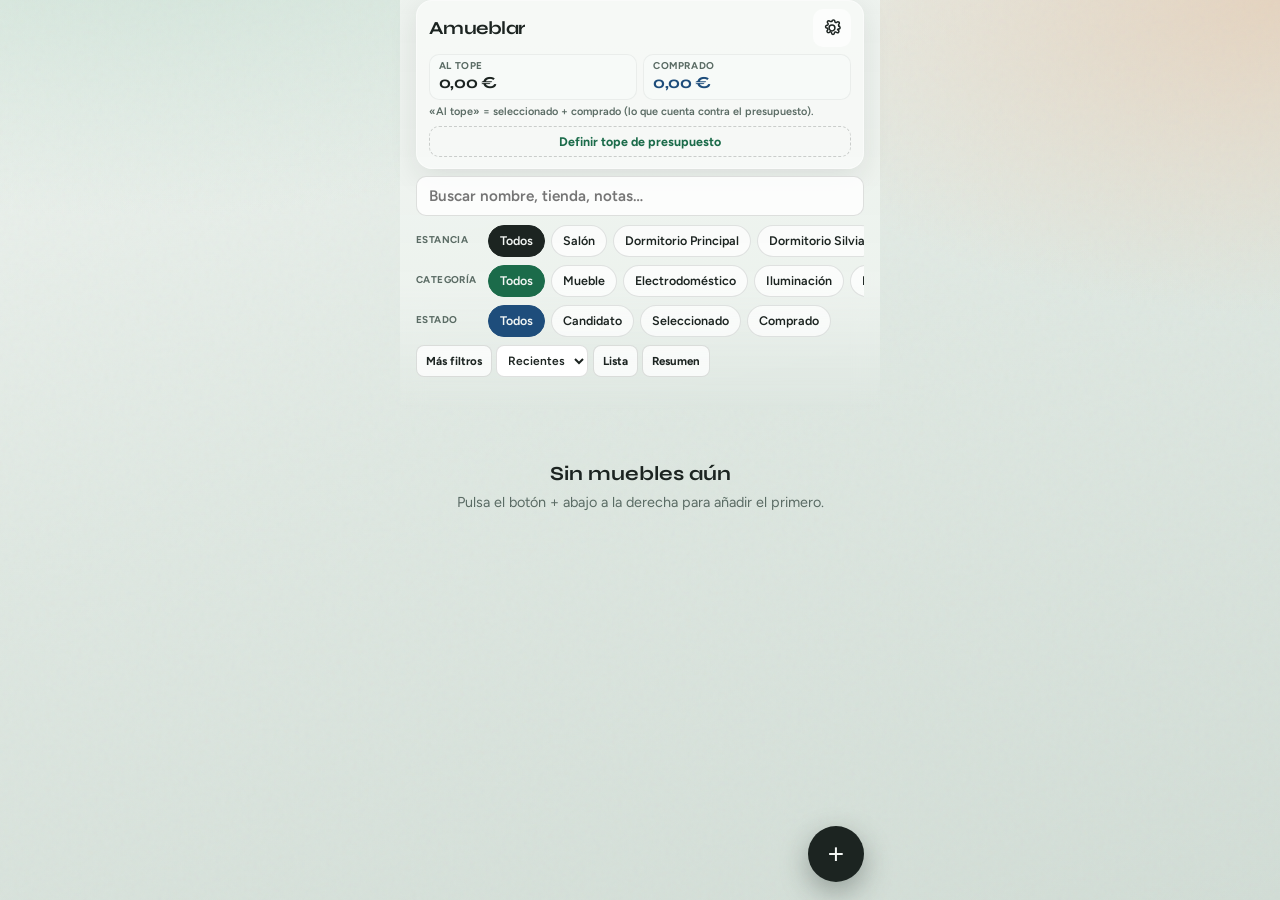
==== index.html @ a8f3ce5b "Remove product comparison feature. Co-authored-by: Cursor <cursoragent@cursor.com>" ====
<!DOCTYPE html>
<html lang="es">
  <head>
    <meta charset="UTF-8" />
    <meta
      name="viewport"
      content="width=device-width, initial-scale=1, viewport-fit=cover"
    />
    <meta name="theme-color" content="#1c2421" />
    <meta name="mobile-web-app-capable" content="yes" />
    <meta name="apple-mobile-web-app-capable" content="yes" />
    <meta name="apple-mobile-web-app-status-bar-style" content="default" />
    <meta name="apple-mobile-web-app-title" content="Amueblar" />
    <meta name="format-detection" content="telephone=no" />
    <meta
      name="description"
      content="Gestiona muebles, electrodomésticos y presupuesto de mudanza offline."
    />
    <title>Amueblar — Muebles y presupuesto</title>
    <link rel="manifest" href="./manifest.json" />
    <link rel="icon" href="./icons/icon.svg" type="image/svg+xml" />
    <link rel="apple-touch-icon" href="./icons/icon-192.png" />
    <link rel="preconnect" href="https://fonts.googleapis.com" />
    <link rel="preconnect" href="https://fonts.gstatic.com" crossorigin />
    <link
      href="https://fonts.googleapis.com/css2?family=Figtree:wght@400;600;700&family=Syne:wght@700&display=swap"
      rel="stylesheet"
    />
    <link rel="stylesheet" href="./css/app.css" />
  </head>
  <body>
    <div class="app-shell">
      <div class="sticky-top">
        <header class="header-panel" aria-label="Presupuesto">
          <div class="brand-row">
            <h1 class="brand">Amueblar</h1>
            <button type="button" class="icon-btn" id="btn-settings" aria-label="Ajustes">
              <svg width="20" height="20" viewBox="0 0 24 24" fill="none" aria-hidden="true">
                <path
                  d="M12 15.5a3.5 3.5 0 1 0 0-7 3.5 3.5 0 0 0 0 7Z"
                  stroke="currentColor"
                  stroke-width="1.8"
                />
                <path
                  d="M19.4 13.2a1.4 1.4 0 0 0 .28 1.54l.06.06a1.7 1.7 0 1 1-2.4 2.4l-.06-.06a1.4 1.4 0 0 0-1.54-.28 1.4 1.4 0 0 0-.85 1.28V18a1.7 1.7 0 1 1-3.4 0v-.08a1.4 1.4 0 0 0-.9-1.28 1.4 1.4 0 0 0-1.54.28l-.06.06a1.7 1.7 0 1 1-2.4-2.4l.06-.06a1.4 1.4 0 0 0 .28-1.54 1.4 1.4 0 0 0-1.28-.85H6a1.7 1.7 0 1 1 0-3.4h.08a1.4 1.4 0 0 0 1.28-.9 1.4 1.4 0 0 0-.28-1.54l-.06-.06a1.7 1.7 0 1 1 2.4-2.4l.06.06a1.4 1.4 0 0 0 1.54.28h.05A1.4 1.4 0 0 0 12 4.08V4a1.7 1.7 0 1 1 3.4 0v.08a1.4 1.4 0 0 0 .85 1.28 1.4 1.4 0 0 0 1.54-.28l.06-.06a1.7 1.7 0 1 1 2.4 2.4l-.06.06a1.4 1.4 0 0 0-.28 1.54v.05c.2.5.66.85 1.2.85H20a1.7 1.7 0 1 1 0 3.4h-.08a1.4 1.4 0 0 0-1.28.9Z"
                  stroke="currentColor"
                  stroke-width="1.8"
                  stroke-linejoin="round"
                />
              </svg>
            </button>
          </div>

          <div class="budget-row" id="budget-row">
            <div class="budget-card" title="Incluye seleccionado y comprado">
              <div class="label">Al tope</div>
              <div class="value" id="budget-total">0,00 €</div>
            </div>
            <div class="budget-card real">
              <div class="label">Comprado</div>
              <div class="value" id="budget-real">0,00 €</div>
            </div>
            <div class="budget-card budget-cap-card" id="budget-cap-card" hidden>
              <div class="label">Tope</div>
              <div class="value" id="budget-cap">—</div>
            </div>
            <div class="budget-card budget-remain-card" id="budget-remain-card" hidden>
              <div class="label">Queda</div>
              <div class="value" id="budget-remain">—</div>
            </div>
          </div>
          <p class="budget-help">
            «Al tope» = seleccionado + comprado (lo que cuenta contra el presupuesto).
          </p>

          <button type="button" class="budget-set-tope" id="btn-set-tope" hidden>
            Definir tope de presupuesto
          </button>

          <div class="budget-progress" id="budget-progress" hidden>
            <div class="budget-progress-track" aria-hidden="true">
              <div class="budget-progress-fill" id="budget-progress-fill"></div>
            </div>
            <span class="budget-progress-label" id="budget-progress-label"></span>
          </div>
        </header>

        <section class="filters" aria-label="Filtros">
          <div class="search-row">
            <label class="sr-only" for="search-input">Buscar</label>
            <input
              id="search-input"
              type="search"
              placeholder="Buscar nombre, tienda, notas…"
              autocomplete="off"
            />
          </div>

          <div class="filter-row">
            <span class="filter-label">Estancia</span>
            <div id="filter-estancia" class="chip-scroll" role="listbox" aria-label="Estancia"></div>
          </div>

          <div class="filters-extra" id="filters-extra" hidden>
            <div class="filter-row">
              <span class="filter-label">Categoría</span>
              <div id="filter-categoria" class="chip-scroll" role="listbox" aria-label="Categoría"></div>
            </div>
            <div class="filter-row" id="filter-estado-row">
              <span class="filter-label">Estado</span>
              <div id="filter-estado" class="chip-scroll" role="listbox" aria-label="Estado"></div>
            </div>
          </div>

          <div class="toolbar">
            <button type="button" class="tool-btn tool-toggle" id="btn-more-filters">
              Más filtros
            </button>
            <label class="toolbar-sort">
              <span class="sr-only">Orden</span>
              <select id="sort-select" aria-label="Ordenar">
                <option value="fecha">Recientes</option>
                <option value="precio-asc">Precio ↑</option>
                <option value="precio-desc">Precio ↓</option>
                <option value="nombre">Nombre</option>
              </select>
            </label>
            <button type="button" class="tool-btn" id="btn-lista-compra">Lista</button>
            <button type="button" class="tool-btn" id="btn-resumen">Resumen</button>
          </div>

          <div class="filter-meta">
            <span id="result-count" class="result-count" aria-live="polite"></span>
            <button type="button" class="clear-filters" id="clear-filters" hidden>
              Limpiar filtros
            </button>
          </div>

          <div class="mode-banner" id="lista-banner" hidden>
            Lista de la compra · agrupada por tienda · toca ✓ para marcar comprado
          </div>
        </section>
      </div>

      <main>
        <div id="product-grid" class="grid" aria-live="polite"></div>
      </main>
    </div>

    <button type="button" class="fab" id="fab-add" aria-label="Añadir mueble">
      <span aria-hidden="true">+</span>
    </button>

    <!-- Formulario -->
    <div class="overlay" id="form-overlay" aria-hidden="true" role="presentation">
      <div class="sheet" role="dialog" aria-modal="true" aria-labelledby="form-title" tabindex="-1">
        <div class="sheet-top">
          <div class="sheet-handle" aria-hidden="true"></div>
          <button type="button" class="sheet-close" id="form-close" aria-label="Cerrar">×</button>
        </div>
        <h2 id="form-title">Añadir mueble</h2>
        <p class="step-hint" id="form-hint">
          Foto del mueble y datos básicos. Activa modo rápido si vas con prisa en tienda.
        </p>

        <label class="quick-toggle">
          <input type="checkbox" id="field-quick-mode" />
          <span>Modo rápido (foto + precio)</span>
        </label>

        <form id="product-form">
          <input type="hidden" id="field-id" />

          <div class="photo-pickers">
            <label class="photo-slot" id="slot-mueble">
              <img id="preview-mueble" alt="" hidden />
              <span class="photo-slot-label">
                <strong>Mueble</strong>
                <small>Toca para foto</small>
              </span>
              <span class="photo-slot-change">Cambiar</span>
              <button type="button" class="photo-clear" id="clear-mueble" hidden>Quitar</button>
              <input id="input-mueble" type="file" accept="image/*" capture="environment" />
            </label>
            <label class="photo-slot" id="slot-etiqueta">
              <img id="preview-etiqueta" alt="" hidden />
              <span class="photo-slot-label">
                <strong>Etiqueta</strong>
                <small>Opcional</small>
              </span>
              <span class="photo-slot-change">Cambiar</span>
              <button type="button" class="photo-clear" id="clear-etiqueta" hidden>Quitar</button>
              <input id="input-etiqueta" type="file" accept="image/*" capture="environment" />
            </label>
          </div>

          <div class="form-group">
            <label for="field-nombre">Nombre</label>
            <input id="field-nombre" type="text" required placeholder="Mesa KALLAX" autocomplete="off" />
          </div>

          <div class="form-grid">
            <div class="form-group">
              <label for="field-precio">Precio unit. (€)</label>
              <input
                id="field-precio"
                type="number"
                min="0"
                step="0.01"
                placeholder="129"
                inputmode="decimal"
              />
            </div>
            <div class="form-group">
              <label for="field-cantidad">Cantidad</label>
              <input id="field-cantidad" type="number" min="1" step="1" value="1" inputmode="numeric" />
            </div>
          </div>

          <p class="form-line-total" id="form-line-total" aria-live="polite">Total línea: 0,00 €</p>

          <div class="form-group">
            <label for="field-tienda">Tienda</label>
            <input id="field-tienda" type="text" placeholder="IKEA" autocomplete="off" />
            <div id="tienda-chips" class="chip-scroll tienda-chips" aria-label="Tiendas rápidas"></div>
          </div>

          <div class="form-group">
            <label for="field-estancia">Estancia</label>
            <select id="field-estancia"></select>
          </div>

          <div class="form-group full-only">
            <label for="field-medidas">Medidas (opcional)</label>
            <input id="field-medidas" type="text" placeholder="140x84x75 cm" autocomplete="off" />
          </div>

          <div class="form-group full-only">
            <label for="field-enlace">Enlace ficha tienda</label>
            <input
              id="field-enlace"
              type="url"
              placeholder="https://…"
              inputmode="url"
              autocomplete="off"
            />
          </div>

          <div class="form-group full-only">
            <label for="field-categoria">Categoría</label>
            <select id="field-categoria"></select>
          </div>

          <div class="form-group full-only">
            <label for="field-estado">Estado</label>
            <select id="field-estado"></select>
          </div>

          <div class="form-group full-only">
            <label for="field-notas">Notas / referencia</label>
            <textarea id="field-notas" rows="3" placeholder="Pasillo B, falta tornillería…"></textarea>
          </div>

          <div class="btn-row sticky-actions">
            <button type="button" class="btn btn-secondary" id="form-cancel">Cancelar</button>
            <button type="submit" class="btn btn-primary">Guardar</button>
          </div>
          <div class="btn-row" id="form-duplicate-row" hidden>
            <button type="button" class="btn btn-secondary" id="form-duplicate">Duplicar</button>
          </div>
          <div class="btn-row" id="form-delete-row" hidden>
            <button type="button" class="btn btn-danger" id="form-delete">Eliminar producto</button>
          </div>
        </form>
      </div>
    </div>

    <!-- Detalle -->
    <div class="overlay" id="detail-overlay" aria-hidden="true" role="presentation">
      <div class="sheet" role="dialog" aria-modal="true" aria-labelledby="detail-title" tabindex="-1">
        <div class="sheet-top">
          <div class="sheet-handle" aria-hidden="true"></div>
          <button type="button" class="sheet-close" id="detail-close-x" aria-label="Cerrar">×</button>
        </div>
        <div id="detail-content"></div>
      </div>
    </div>

    <!-- Resumen -->
    <div class="overlay" id="resumen-overlay" aria-hidden="true" role="presentation">
      <div class="sheet" role="dialog" aria-modal="true" aria-labelledby="resumen-title" tabindex="-1">
        <div class="sheet-top">
          <div class="sheet-handle" aria-hidden="true"></div>
          <button type="button" class="sheet-close" id="resumen-close" aria-label="Cerrar">×</button>
        </div>
        <h2 id="resumen-title">Resumen por estancia</h2>
        <p class="step-hint">Toca una estancia para filtrarla en la lista.</p>
        <div id="resumen-list"></div>
        <div class="btn-row">
          <button type="button" class="btn btn-primary" id="resumen-done">Cerrar</button>
        </div>
      </div>
    </div>

    <!-- Ajustes -->
    <div class="overlay" id="settings-overlay" aria-hidden="true" role="presentation">
      <div class="sheet" role="dialog" aria-modal="true" aria-labelledby="settings-title" tabindex="-1">
        <div class="sheet-top">
          <div class="sheet-handle" aria-hidden="true"></div>
          <button type="button" class="sheet-close" id="settings-close" aria-label="Cerrar">×</button>
        </div>
        <h2 id="settings-title">Ajustes</h2>

        <div class="form-group">
          <label for="settings-tope">Tope de presupuesto (€)</label>
          <input
            id="settings-tope"
            type="number"
            min="0"
            step="1"
            placeholder="Sin tope"
            inputmode="decimal"
          />
          <p class="field-help">Vacío = sin límite. El sync respeta el tope más reciente.</p>
        </div>

        <h3 class="settings-subtitle">Estancias</h3>
        <p class="step-hint">Escribe el nombre y pulsa Añadir (se guarda al momento).</p>
        <div id="settings-estancias" class="settings-estancias"></div>
        <div class="btn-row estancia-add-row">
          <input id="new-estancia" type="text" placeholder="Nueva estancia" autocomplete="off" />
          <button type="button" class="btn btn-primary" id="btn-add-estancia">Añadir</button>
        </div>

        <h3 class="settings-subtitle">Sincronizar con pareja</h3>
        <ol class="sync-steps">
          <li>Tú: <strong>Enviar sync</strong> (sin fotos)</li>
          <li>Pareja: <strong>Pegar sync</strong> o importar → Fusionar</li>
          <li>Pareja: <strong>Enviar sync</strong></li>
          <li>Tú: <strong>Pegar sync</strong> → Fusionar</li>
        </ol>
        <p class="step-hint">
          Se unen por ID (y por nombre+tienda+precio si coinciden). Los borrados también se propagan.
        </p>
        <div class="btn-row">
          <button type="button" class="btn btn-primary" id="btn-sync-send">Enviar sync</button>
          <button type="button" class="btn btn-secondary" id="btn-sync-paste">Pegar sync</button>
        </div>

        <h3 class="settings-subtitle">Archivo</h3>
        <p class="step-hint" id="last-backup-label">Último backup: —</p>
        <div class="form-group">
          <label for="export-filename">Nombre al exportar</label>
          <input
            id="export-filename"
            type="text"
            value="amueblar-sync"
            autocomplete="off"
            spellcheck="false"
          />
        </div>
        <div class="btn-row">
          <button type="button" class="btn btn-secondary" id="btn-export-sync">Exportar sync</button>
          <button type="button" class="btn btn-secondary" id="btn-export">Exportar con fotos</button>
        </div>
        <div class="btn-row">
          <button type="button" class="btn btn-primary" id="btn-import">Importar archivo…</button>
        </div>

        <div class="import-choice" id="import-choice" hidden>
          <p class="step-hint" id="import-choice-meta"></p>
          <div id="merge-preview" class="merge-preview"></div>
          <p class="step-hint">
            <strong>Fusionar</strong> une sin borrar lo demás. <strong>Reemplazar</strong> borra lo
            local (antes se guarda un backup automático).
          </p>
          <div class="btn-row">
            <button type="button" class="btn btn-primary" id="btn-import-merge">Fusionar</button>
            <button type="button" class="btn btn-danger" id="btn-import-replace">Reemplazar todo</button>
          </div>
          <button type="button" class="btn btn-secondary" id="btn-import-cancel">Cancelar</button>
        </div>

        <div class="btn-row">
          <button type="button" class="btn btn-secondary" id="btn-share">Compartir resumen texto</button>
        </div>
        <div class="btn-row sticky-actions">
          <button type="button" class="btn btn-secondary" id="settings-cancel">Cancelar</button>
          <button type="button" class="btn btn-primary" id="settings-done">Guardar</button>
        </div>
      </div>
    </div>

    <input
      id="import-file"
      class="file-input-host"
      type="file"
      accept=".json,application/json,text/plain,text/*"
    />

    <div class="toast" id="toast" role="status" aria-live="polite"></div>
    <script type="module" src="./js/app.js"></script>
  </body>
</html>
---- css/app.css ----
:root {
  --ink: #1c2421;
  --ink-muted: #5a6b64;
  --paper: #f0f4f1;
  --paper-deep: #d8e2dc;
  --surface: rgba(247, 250, 248, 0.88);
  --surface-solid: #f7faf8;
  --accent: #1b6b4a;
  --accent-soft: #c8e6d5;
  --oak: #a67c52;
  --oak-soft: #e8d5c4;
  --candidato: #8a9390;
  --seleccionado: #1b6b4a;
  --comprado: #1e4d7b;
  --danger: #9b2c2c;
  --shadow: 0 8px 28px rgba(28, 36, 33, 0.1);
  --radius: 16px;
  --font-display: 'Syne', system-ui, sans-serif;
  --font-body: 'Figtree', system-ui, sans-serif;
  --touch: 44px;
}

*,
*::before,
*::after {
  box-sizing: border-box;
}

html {
  -webkit-tap-highlight-color: transparent;
  scroll-behavior: smooth;
}

body {
  margin: 0;
  min-height: 100dvh;
  font-family: var(--font-body);
  color: var(--ink);
  background:
    radial-gradient(ellipse 120% 80% at 10% -20%, #c5ddd0 0%, transparent 55%),
    radial-gradient(ellipse 90% 70% at 100% 0%, #e5d4c0 0%, transparent 50%),
    linear-gradient(165deg, #eef3ef 0%, #dfe8e2 45%, #d2ddd6 100%);
  background-attachment: fixed;
}

body::before {
  content: '';
  position: fixed;
  inset: 0;
  pointer-events: none;
  opacity: 0.035;
  background-image: url("data:image/svg+xml,%3Csvg viewBox='0 0 200 200' xmlns='http://www.w3.org/2000/svg'%3E%3Cfilter id='n'%3E%3CfeTurbulence type='fractalNoise' baseFrequency='0.85' numOctaves='4' stitchTiles='stitch'/%3E%3C/filter%3E%3Crect width='100%25' height='100%25' filter='url(%23n)'/%3E%3C/svg%3E");
  z-index: 0;
}

:focus-visible {
  outline: 2px solid var(--accent);
  outline-offset: 2px;
}

.sr-only {
  position: absolute;
  width: 1px;
  height: 1px;
  padding: 0;
  margin: -1px;
  overflow: hidden;
  clip: rect(0, 0, 0, 0);
  white-space: nowrap;
  border: 0;
}

.app-shell {
  position: relative;
  z-index: 1;
  max-width: 480px;
  margin: 0 auto;
  min-height: 100dvh;
  padding: 0 1rem calc(6.5rem + env(safe-area-inset-bottom));
}

.sticky-top {
  position: sticky;
  top: 0;
  z-index: 20;
  padding-top: env(safe-area-inset-top);
  margin: 0 -1rem 0.75rem;
  padding-inline: 1rem;
  background: linear-gradient(
    180deg,
    rgba(238, 243, 239, 0.96) 0%,
    rgba(238, 243, 239, 0.92) 70%,
    rgba(238, 243, 239, 0) 100%
  );
  backdrop-filter: blur(12px);
}

.header-panel {
  background: var(--surface);
  border: 1px solid rgba(255, 255, 255, 0.55);
  border-radius: 0 0 var(--radius) var(--radius);
  box-shadow: var(--shadow);
  padding: 0.5rem 0.75rem 0.65rem;
  animation: rise-in 0.45s ease-out both;
}

.brand-row {
  display: flex;
  align-items: center;
  justify-content: space-between;
  gap: 0.5rem;
  margin-bottom: 0.4rem;
}

.brand {
  font-family: var(--font-display);
  font-size: 1.15rem;
  font-weight: 700;
  letter-spacing: -0.03em;
  margin: 0;
  color: var(--ink);
}

.icon-btn {
  width: 2.4rem;
  height: 2.4rem;
  border: none;
  border-radius: 10px;
  background: rgba(255, 255, 255, 0.65);
  color: var(--ink);
  display: grid;
  place-items: center;
  cursor: pointer;
  flex-shrink: 0;
}

.icon-btn:active {
  transform: scale(0.96);
}

.budget-row {
  display: grid;
  grid-template-columns: 1fr 1fr;
  gap: 0.4rem;
}

.budget-row.has-cap {
  grid-template-columns: 1fr 1fr;
}

.header-panel.over-budget {
  box-shadow: 0 0 0 2px color-mix(in srgb, var(--danger) 55%, transparent),
    var(--shadow);
}

.budget-card {
  background: var(--surface-solid);
  border-radius: 10px;
  padding: 0.35rem 0.55rem;
  border: 1px solid rgba(28, 36, 33, 0.06);
}

#budget-remain.over {
  color: var(--danger);
}

.budget-card .label {
  font-size: 0.62rem;
  text-transform: uppercase;
  letter-spacing: 0.06em;
  color: var(--ink-muted);
  font-weight: 700;
}

.budget-card .value {
  font-family: var(--font-display);
  font-size: 1.05rem;
  font-weight: 700;
  margin-top: 0.05rem;
  letter-spacing: -0.02em;
  font-variant-numeric: tabular-nums;
}

.budget-card.real .value {
  color: var(--comprado);
}

.budget-set-tope {
  display: block;
  width: 100%;
  margin-top: 0.4rem;
  border: 1px dashed rgba(28, 36, 33, 0.2);
  background: transparent;
  color: var(--accent);
  font-family: var(--font-body);
  font-size: 0.78rem;
  font-weight: 700;
  padding: 0.45rem 0.5rem;
  border-radius: 10px;
  cursor: pointer;
}

.budget-progress {
  margin-top: 0.45rem;
}

.budget-progress-track {
  height: 0.35rem;
  border-radius: 99px;
  background: rgba(28, 36, 33, 0.1);
  overflow: hidden;
}

.budget-progress-fill {
  height: 100%;
  width: 0%;
  border-radius: inherit;
  background: var(--accent);
  transition: width 0.35s ease, background 0.25s;
}

.budget-progress-fill.warn {
  background: var(--oak);
}

.budget-progress-fill.over {
  background: var(--danger);
}

.budget-progress-label {
  display: block;
  margin-top: 0.25rem;
  font-size: 0.7rem;
  font-weight: 600;
  color: var(--ink-muted);
}

.filters {
  display: flex;
  flex-direction: column;
  gap: 0.3rem;
  margin-top: 0.45rem;
  padding-bottom: 0.3rem;
  animation: rise-in 0.45s ease-out 0.06s both;
}

.filters-extra {
  display: flex;
  flex-direction: column;
  gap: 0.3rem;
}

.filter-row {
  display: grid;
  grid-template-columns: 4.2rem 1fr;
  align-items: center;
  gap: 0.3rem;
  min-width: 0;
}

.filter-label {
  font-size: 0.62rem;
  font-weight: 700;
  text-transform: uppercase;
  letter-spacing: 0.04em;
  color: var(--ink-muted);
  line-height: 1.1;
}

.chip-scroll {
  display: flex;
  gap: 0.35rem;
  overflow-x: auto;
  overscroll-behavior-x: contain;
  padding: 0.1rem 0;
  scrollbar-width: none;
  -ms-overflow-style: none;
  min-width: 0;
  -webkit-overflow-scrolling: touch;
}

.chip-scroll::-webkit-scrollbar {
  display: none;
}

.chip {
  flex: 0 0 auto;
  border: 1px solid rgba(28, 36, 33, 0.12);
  background: rgba(255, 255, 255, 0.7);
  color: var(--ink);
  font-family: var(--font-body);
  font-size: 0.78rem;
  font-weight: 600;
  min-height: 2rem;
  padding: 0.3rem 0.7rem;
  border-radius: 999px;
  cursor: pointer;
  transition: background 0.2s, color 0.2s, border-color 0.2s, transform 0.15s;
}

.chip:active {
  transform: scale(0.97);
}

.chip.active {
  background: var(--ink);
  color: #f4f7f5;
  border-color: var(--ink);
}

.chip.cat.active {
  background: var(--accent);
  border-color: var(--accent);
}

.chip.estado.active {
  background: var(--comprado);
  border-color: var(--comprado);
}

.filter-meta {
  display: flex;
  align-items: center;
  justify-content: space-between;
  gap: 0.5rem;
  min-height: 1.25rem;
  padding: 0.15rem 0 0;
}

.result-count {
  font-size: 0.75rem;
  font-weight: 600;
  color: var(--ink-muted);
}

.clear-filters {
  border: none;
  background: transparent;
  color: var(--accent);
  font-family: var(--font-body);
  font-size: 0.75rem;
  font-weight: 700;
  padding: 0.25rem 0;
  cursor: pointer;
  text-decoration: underline;
  text-underline-offset: 2px;
}

.grid {
  display: grid;
  grid-template-columns: 1fr 1fr;
  gap: 0.7rem;
}

.card {
  background: var(--surface-solid);
  border-radius: 14px;
  overflow: hidden;
  border: 2px solid transparent;
  box-shadow: 0 4px 16px rgba(28, 36, 33, 0.07);
  cursor: pointer;
  transition: transform 0.2s ease, box-shadow 0.2s ease;
  animation: card-in 0.35s ease-out both;
  display: flex;
  flex-direction: column;
}

.card:active {
  transform: scale(0.98);
}

.card.estado-Candidato {
  border-color: color-mix(in srgb, var(--candidato) 45%, transparent);
}

.card.estado-Seleccionado {
  border-color: var(--seleccionado);
}

.card.estado-Comprado {
  border-color: var(--comprado);
}

.card-photo {
  aspect-ratio: 1;
  background: var(--paper-deep);
  position: relative;
  overflow: hidden;
}

.card-photo img {
  width: 100%;
  height: 100%;
  object-fit: cover;
  display: block;
}

.card-photo .placeholder {
  width: 100%;
  height: 100%;
  display: grid;
  place-items: center;
  color: var(--ink-muted);
  font-size: 0.75rem;
  padding: 0.5rem;
  text-align: center;
}

.badge {
  position: absolute;
  top: 0.4rem;
  left: 0.4rem;
  font-size: 0.62rem;
  font-weight: 700;
  text-transform: uppercase;
  letter-spacing: 0.03em;
  padding: 0.22rem 0.4rem;
  border-radius: 6px;
  color: #fff;
  background: var(--candidato);
  max-width: calc(100% - 0.8rem);
  overflow: hidden;
  text-overflow: ellipsis;
  white-space: nowrap;
}

.badge.Seleccionado {
  background: var(--seleccionado);
}

.badge.Comprado {
  background: var(--comprado);
}

.card-body {
  padding: 0.55rem 0.6rem 0.65rem;
  display: flex;
  flex-direction: column;
  flex: 1;
  gap: 0.3rem;
}

.card-name {
  font-weight: 700;
  font-size: 0.86rem;
  line-height: 1.25;
  display: -webkit-box;
  -webkit-line-clamp: 2;
  -webkit-box-orient: vertical;
  overflow: hidden;
  min-height: 2.15em;
}

.card-meta {
  display: flex;
  justify-content: space-between;
  align-items: baseline;
  gap: 0.3rem;
}

.card-price {
  font-family: var(--font-display);
  font-weight: 700;
  font-size: 0.95rem;
  color: var(--accent);
  font-variant-numeric: tabular-nums;
}

.card-store {
  font-size: 0.68rem;
  color: var(--ink-muted);
  white-space: nowrap;
  overflow: hidden;
  text-overflow: ellipsis;
  max-width: 48%;
}

.estado-pills {
  display: grid;
  grid-template-columns: 1fr 1fr 1fr;
  gap: 0.2rem;
  margin-top: auto;
}

.estado-pill {
  border: 1px solid rgba(28, 36, 33, 0.12);
  background: #fff;
  color: var(--ink-muted);
  font-family: var(--font-body);
  font-size: 0.68rem;
  font-weight: 700;
  letter-spacing: 0.01em;
  min-height: 2.4rem;
  padding: 0.35rem 0.2rem;
  border-radius: 8px;
  cursor: pointer;
  line-height: 1.1;
}

.estado-pill.active {
  color: #fff;
  border-color: transparent;
}

.estado-pill.active[data-estado='Candidato'] {
  background: var(--candidato);
}

.estado-pill.active[data-estado='Seleccionado'] {
  background: var(--seleccionado);
}

.estado-pill.active[data-estado='Comprado'] {
  background: var(--comprado);
}

.card-estancia {
  font-size: 0.65rem;
  font-weight: 600;
  color: var(--ink-muted);
  white-space: nowrap;
  overflow: hidden;
  text-overflow: ellipsis;
}

.empty-state {
  grid-column: 1 / -1;
  text-align: center;
  padding: 2.5rem 1.25rem;
  color: var(--ink-muted);
  animation: rise-in 0.45s ease-out both;
}

.empty-state h2 {
  font-family: var(--font-display);
  color: var(--ink);
  font-size: 1.25rem;
  margin: 0 0 0.4rem;
}

.empty-state p {
  margin: 0 0 1rem;
  font-size: 0.9rem;
  line-height: 1.4;
}

.empty-state .btn {
  display: inline-flex;
  width: auto;
  min-width: 10rem;
  margin: 0 auto;
}

.fab {
  position: fixed;
  right: max(1rem, calc(50% - 240px + 1rem));
  bottom: calc(1.15rem + env(safe-area-inset-bottom));
  z-index: 40;
  width: 3.5rem;
  height: 3.5rem;
  border: none;
  border-radius: 50%;
  background: var(--ink);
  color: #f4f7f5;
  font-size: 1.75rem;
  line-height: 1;
  cursor: pointer;
  box-shadow: 0 10px 28px rgba(28, 36, 33, 0.35);
  display: grid;
  place-items: center;
  transition: transform 0.2s ease, background 0.2s;
  animation: fab-pop 0.45s ease-out 0.15s both;
}

.fab:active {
  transform: scale(0.92);
}

.fab:hover {
  background: var(--accent);
}

/* Overlay / sheet */
.overlay {
  position: fixed;
  inset: 0;
  z-index: 50;
  background: rgba(18, 24, 22, 0.48);
  backdrop-filter: blur(4px);
  display: flex;
  align-items: flex-end;
  justify-content: center;
  opacity: 0;
  pointer-events: none;
  transition: opacity 0.25s ease;
  overscroll-behavior: contain;
}

.overlay.open {
  opacity: 1;
  pointer-events: auto;
}

.sheet {
  width: 100%;
  max-width: 480px;
  max-height: min(94dvh, 920px);
  overflow-y: auto;
  overscroll-behavior: contain;
  background: var(--surface-solid);
  border-radius: 20px 20px 0 0;
  padding: 0.35rem 1.1rem calc(1.25rem + env(safe-area-inset-bottom));
  transform: translateY(100%);
  transition: transform 0.3s cubic-bezier(0.22, 1, 0.36, 1);
  box-shadow: 0 -8px 40px rgba(0, 0, 0, 0.18);
  -webkit-overflow-scrolling: touch;
}

.overlay.open .sheet {
  transform: translateY(0);
}

.sheet-top {
  position: sticky;
  top: 0;
  z-index: 2;
  background: linear-gradient(
    180deg,
    var(--surface-solid) 65%,
    rgba(247, 250, 248, 0)
  );
  padding-top: 0.35rem;
  margin-bottom: 0.15rem;
  display: grid;
  place-items: center;
  min-height: 2rem;
}

.sheet-handle {
  width: 2.4rem;
  height: 0.28rem;
  background: rgba(28, 36, 33, 0.18);
  border-radius: 99px;
}

.sheet-close {
  position: absolute;
  right: 0;
  top: 0.15rem;
  width: var(--touch);
  height: var(--touch);
  border: none;
  border-radius: 50%;
  background: var(--paper-deep);
  color: var(--ink);
  font-size: 1.45rem;
  line-height: 1;
  cursor: pointer;
  display: grid;
  place-items: center;
}

.sheet h2,
#detail-title {
  font-family: var(--font-display);
  font-size: 1.3rem;
  margin: 0.25rem 0 0.55rem;
  letter-spacing: -0.02em;
  padding-right: 2.5rem;
}

.step-hint {
  font-size: 0.82rem;
  color: var(--ink-muted);
  margin: 0 0 0.9rem;
  line-height: 1.35;
}

.form-group {
  margin-bottom: 0.75rem;
}

.form-grid {
  display: grid;
  grid-template-columns: 1fr 1fr;
  gap: 0.55rem;
}

.form-group label {
  display: block;
  font-size: 0.7rem;
  font-weight: 700;
  text-transform: uppercase;
  letter-spacing: 0.05em;
  color: var(--ink-muted);
  margin-bottom: 0.3rem;
}

.form-group input,
.form-group select,
.form-group textarea {
  width: 100%;
  font-family: var(--font-body);
  font-size: 1rem;
  padding: 0.7rem 0.75rem;
  border: 1px solid rgba(28, 36, 33, 0.14);
  border-radius: 12px;
  background: #fff;
  color: var(--ink);
  min-height: var(--touch);
}

.form-group input:focus,
.form-group select:focus,
.form-group textarea:focus {
  outline: 2px solid var(--accent-soft);
  border-color: var(--accent);
}

.photo-pickers {
  display: grid;
  grid-template-columns: 1fr 1fr;
  gap: 0.6rem;
  margin-bottom: 0.9rem;
}

.photo-slot {
  position: relative;
  aspect-ratio: 1;
  border-radius: 14px;
  border: 2px dashed rgba(28, 36, 33, 0.2);
  background: var(--paper);
  overflow: hidden;
  cursor: pointer;
  display: grid;
  place-items: center;
  text-align: center;
  padding: 0.5rem;
  color: var(--ink-muted);
}

.photo-slot-label {
  display: flex;
  flex-direction: column;
  gap: 0.15rem;
  pointer-events: none;
}

.photo-slot-label strong {
  font-size: 0.85rem;
  color: var(--ink);
}

.photo-slot-label small {
  font-size: 0.7rem;
  font-weight: 600;
}

.photo-slot img {
  position: absolute;
  inset: 0;
  width: 100%;
  height: 100%;
  object-fit: cover;
}

.photo-slot input {
  position: absolute;
  inset: 0;
  opacity: 0;
  cursor: pointer;
}

.photo-slot-change {
  display: none;
  position: absolute;
  left: 0.4rem;
  right: 0.4rem;
  bottom: 2.2rem;
  z-index: 1;
  pointer-events: none;
  background: rgba(28, 36, 33, 0.75);
  color: #fff;
  font-size: 0.7rem;
  font-weight: 700;
  padding: 0.35rem;
  border-radius: 8px;
  text-align: center;
}

.photo-clear {
  display: none;
  position: absolute;
  left: 0.4rem;
  right: 0.4rem;
  bottom: 0.35rem;
  z-index: 3;
  border: none;
  border-radius: 8px;
  background: color-mix(in srgb, var(--danger) 88%, #000);
  color: #fff;
  font-family: var(--font-body);
  font-size: 0.72rem;
  font-weight: 700;
  min-height: 1.75rem;
  cursor: pointer;
  pointer-events: auto;
}

.photo-slot.has-image {
  border-style: solid;
  border-color: transparent;
}

.photo-slot.has-image .photo-slot-label {
  display: none;
}

.photo-slot.has-image .photo-slot-change {
  display: block;
}

.photo-slot.has-image .photo-clear {
  display: block;
}

.photo-slot.has-image input[type='file'] {
  bottom: 2.1rem;
  height: auto;
}

.btn-row {
  display: flex;
  gap: 0.55rem;
  margin-top: 0.85rem;
}

.sticky-actions {
  position: sticky;
  bottom: 0;
  background: linear-gradient(
    180deg,
    rgba(247, 250, 248, 0) 0%,
    var(--surface-solid) 28%
  );
  padding-top: 0.75rem;
  padding-bottom: 0.15rem;
  margin-top: 1rem;
}

.btn {
  flex: 1;
  font-family: var(--font-body);
  font-weight: 700;
  font-size: 0.95rem;
  min-height: var(--touch);
  padding: 0.75rem 1rem;
  border-radius: 12px;
  border: none;
  cursor: pointer;
  transition: transform 0.15s, opacity 0.15s;
}

.btn:active {
  transform: scale(0.98);
}

.btn-primary {
  background: var(--accent);
  color: #fff;
}

.btn-secondary {
  background: var(--paper-deep);
  color: var(--ink);
}

.btn-danger {
  background: transparent;
  color: var(--danger);
  border: 1px solid color-mix(in srgb, var(--danger) 35%, transparent);
  flex: 1;
}

.btn:disabled {
  opacity: 0.5;
  cursor: not-allowed;
}

/* Detail */
.detail-hero {
  width: 100%;
  aspect-ratio: 4 / 3;
  border-radius: 14px;
  overflow: hidden;
  background: var(--paper-deep);
  margin-bottom: 0.65rem;
}

.detail-hero img,
.detail-label img {
  width: 100%;
  height: 100%;
  object-fit: cover;
  display: block;
}

.detail-label {
  width: 100%;
  aspect-ratio: 16 / 9;
  border-radius: 12px;
  overflow: hidden;
  background: var(--paper-deep);
  margin-bottom: 0.85rem;
}

.detail-price {
  margin: 0 0 0.55rem;
  font-family: var(--font-display);
  font-size: 1.45rem;
  font-weight: 700;
  color: var(--accent);
  font-variant-numeric: tabular-nums;
}

.detail-meta {
  display: grid;
  gap: 0.35rem;
  margin: 0 0 1rem;
  padding: 0.7rem 0.8rem;
  background: var(--paper);
  border-radius: 12px;
}

.detail-meta-row {
  display: flex;
  justify-content: space-between;
  gap: 0.75rem;
  font-size: 0.86rem;
}

.detail-meta-row dt {
  color: var(--ink-muted);
  font-weight: 600;
  margin: 0;
}

.detail-meta-row dd {
  margin: 0;
  font-weight: 700;
  text-align: right;
}

.detail-estado {
  width: 100%;
  min-height: var(--touch);
  font-family: var(--font-body);
  font-size: 0.95rem;
  font-weight: 600;
  border: 1px solid rgba(28, 36, 33, 0.14);
  border-radius: 12px;
  padding: 0.6rem 0.75rem;
  background: #fff;
  margin-bottom: 0.25rem;
}

.toast {
  position: fixed;
  left: 50%;
  bottom: calc(5.4rem + env(safe-area-inset-bottom));
  transform: translateX(-50%) translateY(0.75rem);
  z-index: 60;
  background: var(--ink);
  color: #f4f7f5;
  font-size: 0.85rem;
  font-weight: 600;
  padding: 0.7rem 1.1rem;
  border-radius: 999px;
  opacity: 0;
  pointer-events: none;
  transition: opacity 0.25s, transform 0.25s;
  max-width: calc(100% - 2rem);
  text-align: center;
  box-shadow: 0 8px 24px rgba(28, 36, 33, 0.25);
  display: flex;
  align-items: center;
  justify-content: center;
  gap: 0.65rem;
}

.toast.show {
  opacity: 1;
  pointer-events: auto;
  transform: translateX(-50%) translateY(0);
}

@keyframes rise-in {
  from {
    opacity: 0;
    transform: translateY(10px);
  }
  to {
    opacity: 1;
    transform: translateY(0);
  }
}

@keyframes card-in {
  from {
    opacity: 0;
    transform: translateY(12px) scale(0.98);
  }
  to {
    opacity: 1;
    transform: translateY(0) scale(1);
  }
}

@keyframes fab-pop {
  from {
    opacity: 0;
    transform: scale(0.7);
  }
  to {
    opacity: 1;
    transform: scale(1);
  }
}

@keyframes spin {
  to {
    transform: rotate(360deg);
  }
}

.toolbar {
  display: flex;
  flex-wrap: nowrap;
  gap: 0.3rem;
  align-items: center;
  margin-top: 0.15rem;
  overflow-x: auto;
  scrollbar-width: none;
  -webkit-overflow-scrolling: touch;
  padding-bottom: 0.1rem;
}

.toolbar::-webkit-scrollbar {
  display: none;
}

.toolbar-sort {
  display: inline-flex;
  align-items: center;
  flex: 0 0 auto;
}

.toolbar-sort select {
  font-family: var(--font-body);
  font-size: 0.75rem;
  font-weight: 600;
  border: 1px solid rgba(28, 36, 33, 0.14);
  border-radius: 8px;
  padding: 0.35rem 0.4rem;
  background: #fff;
  color: var(--ink);
  min-height: 2rem;
}

.tool-btn {
  flex: 0 0 auto;
  border: 1px solid rgba(28, 36, 33, 0.14);
  background: rgba(255, 255, 255, 0.75);
  color: var(--ink);
  font-family: var(--font-body);
  font-size: 0.72rem;
  font-weight: 700;
  padding: 0.35rem 0.55rem;
  border-radius: 8px;
  cursor: pointer;
  min-height: 2rem;
  white-space: nowrap;
}

.tool-btn.active {
  background: var(--ink);
  color: #f4f7f5;
  border-color: var(--ink);
}

.tool-btn.has-dot::after {
  content: '';
  display: inline-block;
  width: 0.35rem;
  height: 0.35rem;
  margin-left: 0.3rem;
  border-radius: 50%;
  background: var(--accent);
  vertical-align: middle;
}

.tool-btn.active.has-dot::after {
  background: #9fe0c0;
}

.mode-banner {
  font-size: 0.72rem;
  font-weight: 600;
  color: var(--comprado);
  background: color-mix(in srgb, var(--comprado) 12%, #fff);
  border-radius: 8px;
  padding: 0.35rem 0.55rem;
}

.form-line-total {
  margin: -0.25rem 0 0.75rem;
  font-family: var(--font-display);
  font-size: 0.95rem;
  font-weight: 700;
  color: var(--accent);
  font-variant-numeric: tabular-nums;
}

.field-help {
  margin: 0.3rem 0 0;
  font-size: 0.75rem;
  color: var(--ink-muted);
  font-weight: 600;
}

.import-choice {
  margin: 0.75rem 0;
  padding: 0.75rem;
  border-radius: 12px;
  background: var(--paper);
}

.import-choice .btn {
  margin-top: 0.45rem;
}

.file-input-host {
  position: fixed;
  left: 0;
  top: 0;
  width: 1px;
  height: 1px;
  opacity: 0;
  overflow: hidden;
  z-index: -1;
}

.budget-help {
  margin: 0.35rem 0 0;
  font-size: 0.68rem;
  font-weight: 600;
  color: var(--ink-muted);
  line-height: 1.3;
}

.search-row {
  margin-bottom: 0.15rem;
}

.search-row input {
  width: 100%;
  font-family: var(--font-body);
  font-size: 0.95rem;
  font-weight: 600;
  padding: 0.55rem 0.75rem;
  border: 1px solid rgba(28, 36, 33, 0.14);
  border-radius: 10px;
  background: rgba(255, 255, 255, 0.85);
  color: var(--ink);
  min-height: 2.5rem;
}

.sys-banner {
  display: flex;
  align-items: center;
  gap: 0.45rem;
  margin: 0.5rem 0 0;
  padding: 0.55rem 0.65rem;
  border-radius: 12px;
  background: var(--accent-soft);
  font-size: 0.78rem;
  font-weight: 600;
  color: var(--ink);
  animation: rise-in 0.35s ease-out both;
}

.sys-banner.warn {
  background: var(--oak-soft);
}

.sys-banner p {
  margin: 0;
  flex: 1;
  line-height: 1.3;
}

.banner-dismiss {
  border: none;
  background: transparent;
  font-size: 1.25rem;
  line-height: 1;
  cursor: pointer;
  color: var(--ink);
  width: 2rem;
  height: 2rem;
}

.lista-compra {
  grid-column: 1 / -1;
  display: flex;
  flex-direction: column;
  gap: 0.85rem;
}

.lista-group {
  background: var(--surface-solid);
  border-radius: 14px;
  padding: 0.65rem 0.7rem 0.35rem;
  box-shadow: 0 4px 16px rgba(28, 36, 33, 0.07);
}

.lista-group-head {
  display: flex;
  justify-content: space-between;
  align-items: baseline;
  gap: 0.5rem;
  margin-bottom: 0.35rem;
}

.lista-group-head h3 {
  margin: 0;
  font-family: var(--font-display);
  font-size: 1rem;
}

.lista-group-head span {
  font-weight: 700;
  color: var(--accent);
  font-variant-numeric: tabular-nums;
}

.lista-items {
  list-style: none;
  margin: 0;
  padding: 0;
}

.lista-item {
  display: flex;
  align-items: stretch;
  gap: 0.45rem;
  padding: 0.35rem 0;
  border-top: 1px solid rgba(28, 36, 33, 0.08);
}

.lista-item.done .lista-name {
  text-decoration: line-through;
  color: var(--ink-muted);
}

.lista-check {
  flex: 0 0 2.5rem;
  width: 2.5rem;
  min-height: 2.5rem;
  border-radius: 10px;
  border: 1px solid rgba(28, 36, 33, 0.16);
  background: #fff;
  font-size: 1.1rem;
  font-weight: 700;
  color: var(--accent);
  cursor: pointer;
}

.lista-item.done .lista-check {
  background: var(--accent);
  color: #fff;
  border-color: var(--accent);
}

.lista-main {
  flex: 1;
  border: none;
  background: transparent;
  text-align: left;
  padding: 0.2rem 0;
  cursor: pointer;
  font-family: var(--font-body);
  color: var(--ink);
  min-height: 2.5rem;
}

.lista-name {
  display: block;
  font-weight: 700;
  font-size: 0.9rem;
}

.lista-meta {
  display: block;
  font-size: 0.72rem;
  font-weight: 600;
  color: var(--ink-muted);
  margin-top: 0.1rem;
}

.sync-steps {
  margin: 0 0 0.65rem;
  padding-left: 1.2rem;
  font-size: 0.82rem;
  font-weight: 600;
  color: var(--ink-muted);
  line-height: 1.45;
}

.settings-estancias {
  display: flex;
  flex-direction: column;
  gap: 0.35rem;
  margin-bottom: 0.5rem;
  max-height: 28dvh;
  overflow: auto;
}

.estancia-edit-row {
  display: flex;
  align-items: center;
  justify-content: space-between;
  gap: 0.5rem;
  padding: 0.45rem 0.55rem;
  background: var(--paper);
  border-radius: 10px;
  font-weight: 600;
  font-size: 0.88rem;
}

.btn-text {
  border: none;
  background: transparent;
  color: var(--danger);
  font-family: var(--font-body);
  font-size: 0.78rem;
  font-weight: 700;
  cursor: pointer;
  padding: 0.35rem;
}

.estancia-add-row {
  align-items: stretch;
}

.estancia-add-row .btn {
  flex: 0 0 auto;
  min-width: 5.5rem;
}

#new-estancia {
  flex: 1;
  font-family: var(--font-body);
  font-size: 1rem;
  padding: 0.7rem 0.75rem;
  border: 1px solid rgba(28, 36, 33, 0.14);
  border-radius: 12px;
  background: #fff;
  min-height: var(--touch);
}

.merge-preview {
  margin: 0.35rem 0 0.55rem;
}

.merge-stats {
  display: flex;
  flex-wrap: wrap;
  gap: 0.35rem;
  font-size: 0.75rem;
  font-weight: 700;
}

.merge-stats span {
  background: #fff;
  border-radius: 999px;
  padding: 0.25rem 0.55rem;
  border: 1px solid rgba(28, 36, 33, 0.1);
}

.merge-samples {
  margin: 0.45rem 0 0;
  padding-left: 1.1rem;
  font-size: 0.78rem;
  color: var(--ink-muted);
  font-weight: 600;
}

.toast-action {
  border: none;
  background: var(--accent-soft);
  color: var(--ink);
  font-family: var(--font-body);
  font-size: 0.78rem;
  font-weight: 800;
  padding: 0.35rem 0.65rem;
  border-radius: 999px;
  cursor: pointer;
  white-space: nowrap;
}

@media (max-width: 380px) {
  .budget-help {
    display: none;
  }
}

.detail-notes p {
  margin: 0;
  font-size: 0.9rem;
  line-height: 1.4;
  word-break: break-word;
}

.detail-notes a {
  color: var(--accent);
  font-weight: 700;
  word-break: break-all;
}

button.resumen-row {
  display: block;
  width: 100%;
  text-align: left;
  border: none;
  background: transparent;
  font-family: var(--font-body);
  color: inherit;
  cursor: pointer;
  border-radius: 10px;
  padding: 0.7rem 0.55rem;
  margin: 0;
  transition: background 0.15s;
}

button.resumen-row:active {
  background: var(--paper);
}

.btn-sm {
  min-height: 2rem;
  padding: 0.35rem 0.7rem;
  font-size: 0.8rem;
  flex: 0 0 auto;
}

.card-qty-total {
  font-size: 0.68rem;
  font-weight: 700;
  color: var(--ink-muted);
}

.quick-toggle {
  display: flex;
  align-items: center;
  gap: 0.5rem;
  font-size: 0.85rem;
  font-weight: 600;
  margin: 0 0 0.85rem;
  padding: 0.55rem 0.7rem;
  border-radius: 12px;
  background: var(--paper);
}

.tienda-chips {
  margin-top: 0.45rem;
}

.room-hint {
  margin: 0.4rem 0 0;
  font-size: 0.78rem;
  font-weight: 600;
  color: var(--accent);
}

.muted {
  color: var(--ink-muted);
  font-size: 0.9rem;
}

.resumen-name {
  font-weight: 700;
  margin-bottom: 0.25rem;
}

#resumen-list .resumen-row {
  border-bottom: 1px solid rgba(28, 36, 33, 0.08);
}

#resumen-list .resumen-row:last-child {
  border-bottom: none;
}

.resumen-stats {
  display: flex;
  flex-wrap: wrap;
  gap: 0.55rem;
  font-size: 0.8rem;
  color: var(--ink-muted);
  font-weight: 600;
}

.settings-subtitle {
  font-family: var(--font-display);
  font-size: 1.05rem;
  margin: 1.1rem 0 0.35rem;
}

.settings-medidas {
  max-height: 40dvh;
  overflow: auto;
  margin-bottom: 0.5rem;
}

.sheet-wide {
  max-width: min(720px, 100%);
}

.form-group textarea {
  width: 100%;
  font-family: var(--font-body);
  font-size: 1rem;
  padding: 0.7rem 0.75rem;
  border: 1px solid rgba(28, 36, 33, 0.14);
  border-radius: 12px;
  background: #fff;
  color: var(--ink);
  resize: vertical;
  min-height: 4.5rem;
}

@media (min-width: 480px) {
  .header-panel {
    border-radius: var(--radius);
  }
}

@media (prefers-reduced-motion: reduce) {
  html {
    scroll-behavior: auto;
  }

  *,
  *::before,
  *::after {
    animation-duration: 0.01ms !important;
    animation-iteration-count: 1 !important;
    transition-duration: 0.01ms !important;
  }
}
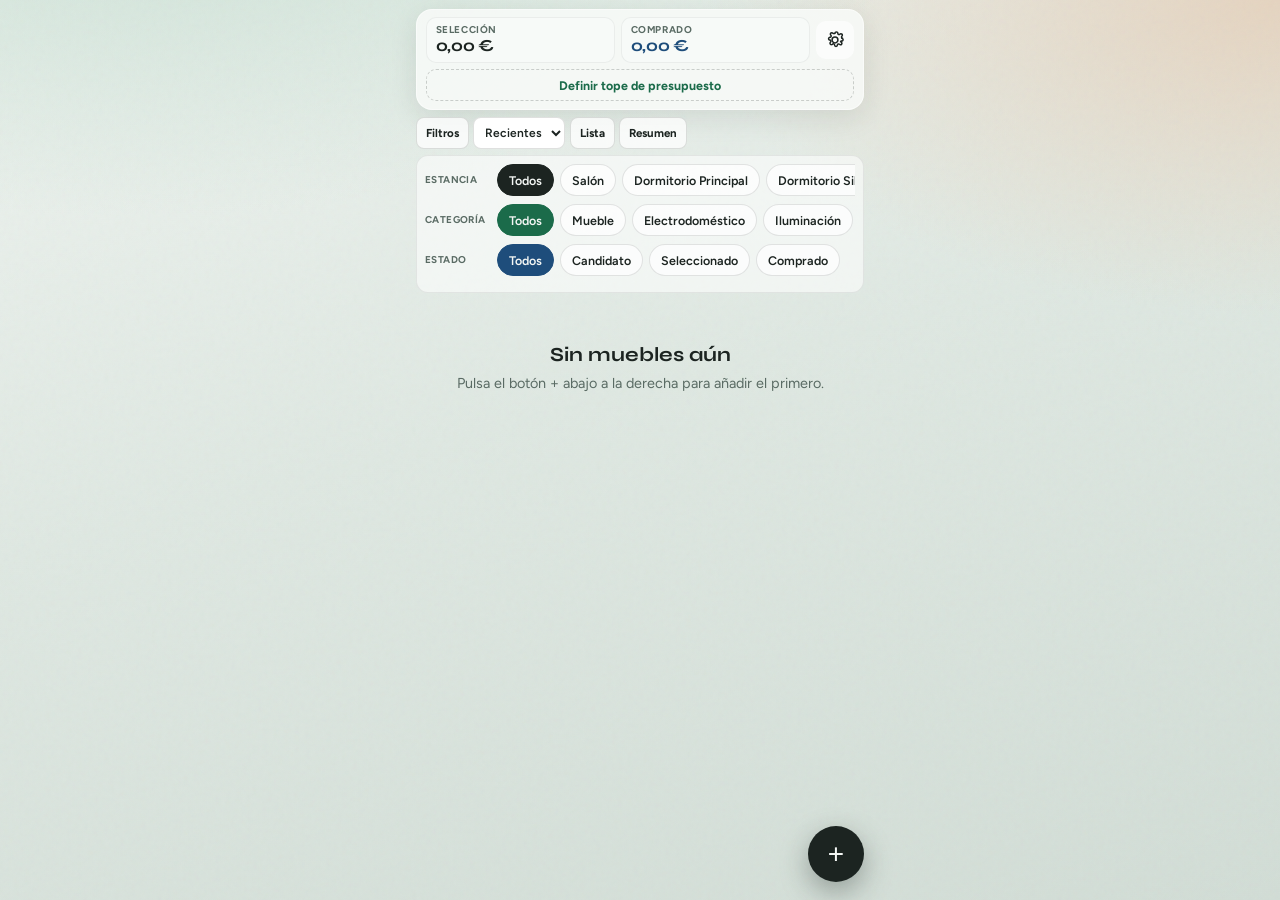
==== commit 0aa56337: "Compactar cabecera móvil: más espacio para el listado Quita el título Amueblar, el buscador y el tex" ====
--- a/index.html
+++ b/index.html
@@ -30,117 +30,96 @@
   </head>
   <body>
     <div class="app-shell">
-      <div class="sticky-top">
-        <header class="header-panel" aria-label="Presupuesto">
-          <div class="brand-row">
-            <h1 class="brand">Amueblar</h1>
-            <button type="button" class="icon-btn" id="btn-settings" aria-label="Ajustes">
-              <svg width="20" height="20" viewBox="0 0 24 24" fill="none" aria-hidden="true">
-                <path
-                  d="M12 15.5a3.5 3.5 0 1 0 0-7 3.5 3.5 0 0 0 0 7Z"
-                  stroke="currentColor"
-                  stroke-width="1.8"
-                />
-                <path
-                  d="M19.4 13.2a1.4 1.4 0 0 0 .28 1.54l.06.06a1.7 1.7 0 1 1-2.4 2.4l-.06-.06a1.4 1.4 0 0 0-1.54-.28 1.4 1.4 0 0 0-.85 1.28V18a1.7 1.7 0 1 1-3.4 0v-.08a1.4 1.4 0 0 0-.9-1.28 1.4 1.4 0 0 0-1.54.28l-.06.06a1.7 1.7 0 1 1-2.4-2.4l.06-.06a1.4 1.4 0 0 0 .28-1.54 1.4 1.4 0 0 0-1.28-.85H6a1.7 1.7 0 1 1 0-3.4h.08a1.4 1.4 0 0 0 1.28-.9 1.4 1.4 0 0 0-.28-1.54l-.06-.06a1.7 1.7 0 1 1 2.4-2.4l.06.06a1.4 1.4 0 0 0 1.54.28h.05A1.4 1.4 0 0 0 12 4.08V4a1.7 1.7 0 1 1 3.4 0v.08a1.4 1.4 0 0 0 .85 1.28 1.4 1.4 0 0 0 1.54-.28l.06-.06a1.7 1.7 0 1 1 2.4 2.4l-.06.06a1.4 1.4 0 0 0-.28 1.54v.05c.2.5.66.85 1.2.85H20a1.7 1.7 0 1 1 0 3.4h-.08a1.4 1.4 0 0 0-1.28.9Z"
-                  stroke="currentColor"
-                  stroke-width="1.8"
-                  stroke-linejoin="round"
-                />
-              </svg>
-            </button>
-          </div>
-
-          <div class="budget-row" id="budget-row">
-            <div class="budget-card" title="Incluye seleccionado y comprado">
-              <div class="label">Al tope</div>
-              <div class="value" id="budget-total">0,00 €</div>
-            </div>
-            <div class="budget-card real">
-              <div class="label">Comprado</div>
-              <div class="value" id="budget-real">0,00 €</div>
-            </div>
-            <div class="budget-card budget-cap-card" id="budget-cap-card" hidden>
-              <div class="label">Tope</div>
-              <div class="value" id="budget-cap">—</div>
-            </div>
-            <div class="budget-card budget-remain-card" id="budget-remain-card" hidden>
-              <div class="label">Queda</div>
-              <div class="value" id="budget-remain">—</div>
-            </div>
-          </div>
-          <p class="budget-help">
-            «Al tope» = seleccionado + comprado (lo que cuenta contra el presupuesto).
-          </p>
-
-          <button type="button" class="budget-set-tope" id="btn-set-tope" hidden>
-            Definir tope de presupuesto
+      <header class="header-panel" aria-label="Presupuesto">
+        <div class="budget-row" id="budget-row">
+          <div class="budget-card" title="Seleccionado + comprado">
+            <div class="label">Selección</div>
+            <div class="value" id="budget-total">0,00 €</div>
+          </div>
+          <div class="budget-card real">
+            <div class="label">Comprado</div>
+            <div class="value" id="budget-real">0,00 €</div>
+          </div>
+          <div class="budget-card budget-cap-card" id="budget-cap-card" hidden>
+            <div class="label">Tope</div>
+            <div class="value" id="budget-cap">—</div>
+          </div>
+          <div class="budget-card budget-remain-card" id="budget-remain-card" hidden>
+            <div class="label">Queda</div>
+            <div class="value" id="budget-remain">—</div>
+          </div>
+          <button type="button" class="icon-btn budget-settings" id="btn-settings" aria-label="Ajustes">
+            <svg width="20" height="20" viewBox="0 0 24 24" fill="none" aria-hidden="true">
+              <path
+                d="M12 15.5a3.5 3.5 0 1 0 0-7 3.5 3.5 0 0 0 0 7Z"
+                stroke="currentColor"
+                stroke-width="1.8"
+              />
+              <path
+                d="M19.4 13.2a1.4 1.4 0 0 0 .28 1.54l.06.06a1.7 1.7 0 1 1-2.4 2.4l-.06-.06a1.4 1.4 0 0 0-1.54-.28 1.4 1.4 0 0 0-.85 1.28V18a1.7 1.7 0 1 1-3.4 0v-.08a1.4 1.4 0 0 0-.9-1.28 1.4 1.4 0 0 0-1.54.28l-.06.06a1.7 1.7 0 1 1-2.4-2.4l.06-.06a1.4 1.4 0 0 0 .28-1.54 1.4 1.4 0 0 0-1.28-.85H6a1.7 1.7 0 1 1 0-3.4h.08a1.4 1.4 0 0 0 1.28-.9 1.4 1.4 0 0 0-.28-1.54l-.06-.06a1.7 1.7 0 1 1 2.4-2.4l.06.06a1.4 1.4 0 0 0 1.54.28h.05A1.4 1.4 0 0 0 12 4.08V4a1.7 1.7 0 1 1 3.4 0v.08a1.4 1.4 0 0 0 .85 1.28 1.4 1.4 0 0 0 1.54-.28l.06-.06a1.7 1.7 0 1 1 2.4 2.4l-.06.06a1.4 1.4 0 0 0-.28 1.54v.05c.2.5.66.85 1.2.85H20a1.7 1.7 0 1 1 0 3.4h-.08a1.4 1.4 0 0 0-1.28.9Z"
+                stroke="currentColor"
+                stroke-width="1.8"
+                stroke-linejoin="round"
+              />
+            </svg>
           </button>
-
-          <div class="budget-progress" id="budget-progress" hidden>
-            <div class="budget-progress-track" aria-hidden="true">
-              <div class="budget-progress-fill" id="budget-progress-fill"></div>
-            </div>
-            <span class="budget-progress-label" id="budget-progress-label"></span>
-          </div>
-        </header>
-
-        <section class="filters" aria-label="Filtros">
-          <div class="search-row">
-            <label class="sr-only" for="search-input">Buscar</label>
-            <input
-              id="search-input"
-              type="search"
-              placeholder="Buscar nombre, tienda, notas…"
-              autocomplete="off"
-            />
-          </div>
-
+        </div>
+
+        <button type="button" class="budget-set-tope" id="btn-set-tope" hidden>
+          Definir tope de presupuesto
+        </button>
+
+        <div class="budget-progress" id="budget-progress" hidden>
+          <div class="budget-progress-track" aria-hidden="true">
+            <div class="budget-progress-fill" id="budget-progress-fill"></div>
+          </div>
+          <span class="budget-progress-label" id="budget-progress-label"></span>
+        </div>
+      </header>
+
+      <section class="filters" aria-label="Filtros">
+        <div class="toolbar">
+          <button type="button" class="tool-btn tool-toggle" id="btn-more-filters" aria-expanded="false">
+            Filtros
+          </button>
+          <label class="toolbar-sort">
+            <span class="sr-only">Orden</span>
+            <select id="sort-select" aria-label="Ordenar">
+              <option value="fecha">Recientes</option>
+              <option value="precio-asc">Precio ↑</option>
+              <option value="precio-desc">Precio ↓</option>
+              <option value="nombre">Nombre</option>
+            </select>
+          </label>
+          <button type="button" class="tool-btn" id="btn-lista-compra">Lista</button>
+          <button type="button" class="tool-btn" id="btn-resumen">Resumen</button>
+          <span id="result-count" class="result-count toolbar-count" aria-live="polite"></span>
+        </div>
+
+        <div class="filters-panel" id="filters-extra" hidden>
           <div class="filter-row">
             <span class="filter-label">Estancia</span>
             <div id="filter-estancia" class="chip-scroll" role="listbox" aria-label="Estancia"></div>
           </div>
-
-          <div class="filters-extra" id="filters-extra" hidden>
-            <div class="filter-row">
-              <span class="filter-label">Categoría</span>
-              <div id="filter-categoria" class="chip-scroll" role="listbox" aria-label="Categoría"></div>
-            </div>
-            <div class="filter-row" id="filter-estado-row">
-              <span class="filter-label">Estado</span>
-              <div id="filter-estado" class="chip-scroll" role="listbox" aria-label="Estado"></div>
-            </div>
-          </div>
-
-          <div class="toolbar">
-            <button type="button" class="tool-btn tool-toggle" id="btn-more-filters">
-              Más filtros
-            </button>
-            <label class="toolbar-sort">
-              <span class="sr-only">Orden</span>
-              <select id="sort-select" aria-label="Ordenar">
-                <option value="fecha">Recientes</option>
-                <option value="precio-asc">Precio ↑</option>
-                <option value="precio-desc">Precio ↓</option>
-                <option value="nombre">Nombre</option>
-              </select>
-            </label>
-            <button type="button" class="tool-btn" id="btn-lista-compra">Lista</button>
-            <button type="button" class="tool-btn" id="btn-resumen">Resumen</button>
-          </div>
-
+          <div class="filter-row">
+            <span class="filter-label">Categoría</span>
+            <div id="filter-categoria" class="chip-scroll" role="listbox" aria-label="Categoría"></div>
+          </div>
+          <div class="filter-row" id="filter-estado-row">
+            <span class="filter-label">Estado</span>
+            <div id="filter-estado" class="chip-scroll" role="listbox" aria-label="Estado"></div>
+          </div>
           <div class="filter-meta">
-            <span id="result-count" class="result-count" aria-live="polite"></span>
             <button type="button" class="clear-filters" id="clear-filters" hidden>
               Limpiar filtros
             </button>
           </div>
-
-          <div class="mode-banner" id="lista-banner" hidden>
-            Lista de la compra · agrupada por tienda · toca ✓ para marcar comprado
-          </div>
-        </section>
-      </div>
+        </div>
+
+        <div class="mode-banner" id="lista-banner" hidden>
+          Lista de la compra · agrupada por tienda · toca ✓ para marcar comprado
+        </div>
+      </section>
 
       <main>
         <div id="product-grid" class="grid" aria-live="polite"></div>
--- a/css/app.css
+++ b/css/app.css
@@ -76,49 +76,18 @@
   max-width: 480px;
   margin: 0 auto;
   min-height: 100dvh;
-  padding: 0 1rem calc(6.5rem + env(safe-area-inset-bottom));
-}
-
-.sticky-top {
-  position: sticky;
-  top: 0;
-  z-index: 20;
-  padding-top: env(safe-area-inset-top);
-  margin: 0 -1rem 0.75rem;
-  padding-inline: 1rem;
-  background: linear-gradient(
-    180deg,
-    rgba(238, 243, 239, 0.96) 0%,
-    rgba(238, 243, 239, 0.92) 70%,
-    rgba(238, 243, 239, 0) 100%
-  );
-  backdrop-filter: blur(12px);
+  padding: calc(0.55rem + env(safe-area-inset-top)) 1rem
+    calc(6.5rem + env(safe-area-inset-bottom));
 }
 
 .header-panel {
   background: var(--surface);
   border: 1px solid rgba(255, 255, 255, 0.55);
-  border-radius: 0 0 var(--radius) var(--radius);
+  border-radius: var(--radius);
   box-shadow: var(--shadow);
-  padding: 0.5rem 0.75rem 0.65rem;
+  padding: 0.45rem 0.55rem 0.5rem;
+  margin-bottom: 0.45rem;
   animation: rise-in 0.45s ease-out both;
-}
-
-.brand-row {
-  display: flex;
-  align-items: center;
-  justify-content: space-between;
-  gap: 0.5rem;
-  margin-bottom: 0.4rem;
-}
-
-.brand {
-  font-family: var(--font-display);
-  font-size: 1.15rem;
-  font-weight: 700;
-  letter-spacing: -0.03em;
-  margin: 0;
-  color: var(--ink);
 }
 
 .icon-btn {
@@ -139,13 +108,21 @@
 }
 
 .budget-row {
-  display: grid;
-  grid-template-columns: 1fr 1fr;
-  gap: 0.4rem;
-}
-
-.budget-row.has-cap {
-  grid-template-columns: 1fr 1fr;
+  display: flex;
+  flex-wrap: wrap;
+  align-items: stretch;
+  gap: 0.35rem;
+}
+
+.budget-row .budget-card {
+  flex: 1 1 calc(50% - 1.6rem);
+  min-width: 0;
+}
+
+.budget-row .budget-settings {
+  flex: 0 0 auto;
+  align-self: center;
+  margin-left: auto;
 }
 
 .header-panel.over-budget {
@@ -239,15 +216,18 @@
   display: flex;
   flex-direction: column;
   gap: 0.3rem;
-  margin-top: 0.45rem;
-  padding-bottom: 0.3rem;
+  margin-bottom: 0.55rem;
   animation: rise-in 0.45s ease-out 0.06s both;
 }
 
-.filters-extra {
+.filters-panel {
   display: flex;
   flex-direction: column;
   gap: 0.3rem;
+  padding: 0.45rem 0.5rem 0.5rem;
+  background: rgba(255, 255, 255, 0.55);
+  border: 1px solid rgba(28, 36, 33, 0.08);
+  border-radius: 12px;
 }
 
 .filter-row {
@@ -321,16 +301,22 @@
 .filter-meta {
   display: flex;
   align-items: center;
-  justify-content: space-between;
+  justify-content: flex-end;
   gap: 0.5rem;
-  min-height: 1.25rem;
-  padding: 0.15rem 0 0;
+  min-height: 0;
+  padding: 0.1rem 0 0;
 }
 
 .result-count {
-  font-size: 0.75rem;
-  font-weight: 600;
-  color: var(--ink-muted);
+  font-size: 0.72rem;
+  font-weight: 600;
+  color: var(--ink-muted);
+  white-space: nowrap;
+}
+
+.toolbar-count {
+  margin-left: auto;
+  padding-left: 0.25rem;
 }
 
 .clear-filters {
@@ -1038,11 +1024,10 @@
   flex-wrap: nowrap;
   gap: 0.3rem;
   align-items: center;
-  margin-top: 0.15rem;
   overflow-x: auto;
   scrollbar-width: none;
   -webkit-overflow-scrolling: touch;
-  padding-bottom: 0.1rem;
+  padding-bottom: 0.05rem;
 }
 
 .toolbar::-webkit-scrollbar {
@@ -1150,31 +1135,6 @@
   z-index: -1;
 }
 
-.budget-help {
-  margin: 0.35rem 0 0;
-  font-size: 0.68rem;
-  font-weight: 600;
-  color: var(--ink-muted);
-  line-height: 1.3;
-}
-
-.search-row {
-  margin-bottom: 0.15rem;
-}
-
-.search-row input {
-  width: 100%;
-  font-family: var(--font-body);
-  font-size: 0.95rem;
-  font-weight: 600;
-  padding: 0.55rem 0.75rem;
-  border: 1px solid rgba(28, 36, 33, 0.14);
-  border-radius: 10px;
-  background: rgba(255, 255, 255, 0.85);
-  color: var(--ink);
-  min-height: 2.5rem;
-}
-
 .sys-banner {
   display: flex;
   align-items: center;
@@ -1409,12 +1369,6 @@
   white-space: nowrap;
 }
 
-@media (max-width: 380px) {
-  .budget-help {
-    display: none;
-  }
-}
-
 .detail-notes p {
   margin: 0;
   font-size: 0.9rem;
@@ -1539,12 +1493,6 @@
   min-height: 4.5rem;
 }
 
-@media (min-width: 480px) {
-  .header-panel {
-    border-radius: var(--radius);
-  }
-}
-
 @media (prefers-reduced-motion: reduce) {
   html {
     scroll-behavior: auto;
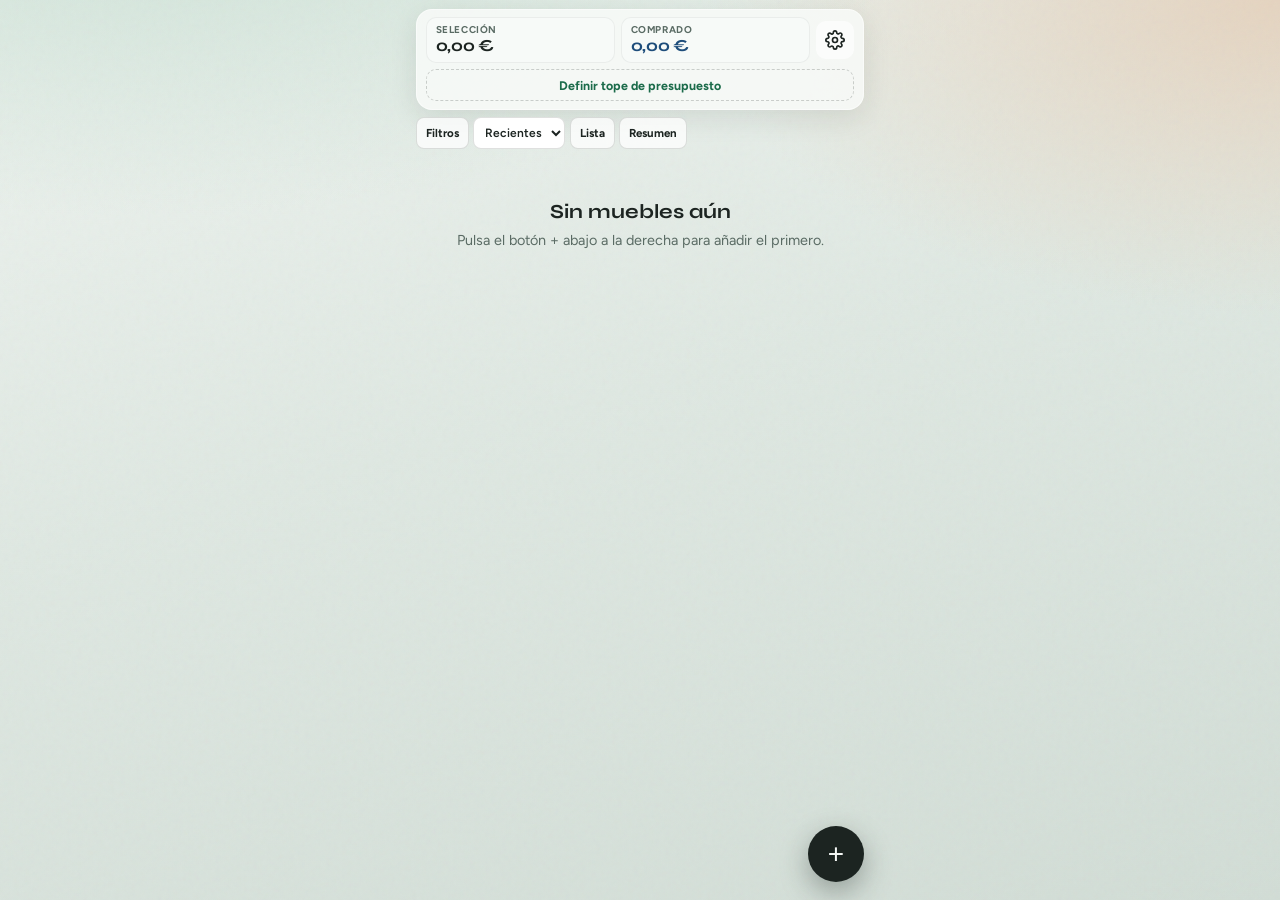
==== commit c533e05b: "Reparar icono de ajustes con SVG de engranaje válido Co-authored-by: Toni Pons <toniponsp@gmail.com>" ====
--- a/index.html
+++ b/index.html
@@ -49,17 +49,20 @@
             <div class="value" id="budget-remain">—</div>
           </div>
           <button type="button" class="icon-btn budget-settings" id="btn-settings" aria-label="Ajustes">
-            <svg width="20" height="20" viewBox="0 0 24 24" fill="none" aria-hidden="true">
+            <svg
+              width="20"
+              height="20"
+              viewBox="0 0 24 24"
+              fill="none"
+              stroke="currentColor"
+              stroke-width="2"
+              stroke-linecap="round"
+              stroke-linejoin="round"
+              aria-hidden="true"
+            >
+              <circle cx="12" cy="12" r="3" />
               <path
-                d="M12 15.5a3.5 3.5 0 1 0 0-7 3.5 3.5 0 0 0 0 7Z"
-                stroke="currentColor"
-                stroke-width="1.8"
-              />
-              <path
-                d="M19.4 13.2a1.4 1.4 0 0 0 .28 1.54l.06.06a1.7 1.7 0 1 1-2.4 2.4l-.06-.06a1.4 1.4 0 0 0-1.54-.28 1.4 1.4 0 0 0-.85 1.28V18a1.7 1.7 0 1 1-3.4 0v-.08a1.4 1.4 0 0 0-.9-1.28 1.4 1.4 0 0 0-1.54.28l-.06.06a1.7 1.7 0 1 1-2.4-2.4l.06-.06a1.4 1.4 0 0 0 .28-1.54 1.4 1.4 0 0 0-1.28-.85H6a1.7 1.7 0 1 1 0-3.4h.08a1.4 1.4 0 0 0 1.28-.9 1.4 1.4 0 0 0-.28-1.54l-.06-.06a1.7 1.7 0 1 1 2.4-2.4l.06.06a1.4 1.4 0 0 0 1.54.28h.05A1.4 1.4 0 0 0 12 4.08V4a1.7 1.7 0 1 1 3.4 0v.08a1.4 1.4 0 0 0 .85 1.28 1.4 1.4 0 0 0 1.54-.28l.06-.06a1.7 1.7 0 1 1 2.4 2.4l-.06.06a1.4 1.4 0 0 0-.28 1.54v.05c.2.5.66.85 1.2.85H20a1.7 1.7 0 1 1 0 3.4h-.08a1.4 1.4 0 0 0-1.28.9Z"
-                stroke="currentColor"
-                stroke-width="1.8"
-                stroke-linejoin="round"
+                d="M19.4 15a1.65 1.65 0 0 0 .33 1.82l.06.06a2 2 0 0 1 0 2.83 2 2 0 0 1-2.83 0l-.06-.06a1.65 1.65 0 0 0-1.82-.33 1.65 1.65 0 0 0-1 1.51V21a2 2 0 0 1-2 2 2 2 0 0 1-2-2v-.09A1.65 1.65 0 0 0 9 19.4a1.65 1.65 0 0 0-1.82.33l-.06.06a2 2 0 0 1-2.83 0 2 2 0 0 1 0-2.83l.06-.06a1.65 1.65 0 0 0 .33-1.82 1.65 1.65 0 0 0-1.51-1H3a2 2 0 0 1-2-2 2 2 0 0 1 2-2h.09A1.65 1.65 0 0 0 4.6 9a1.65 1.65 0 0 0-.33-1.82l-.06-.06a2 2 0 0 1 0-2.83 2 2 0 0 1 2.83 0l.06.06a1.65 1.65 0 0 0 1.82.33H9a1.65 1.65 0 0 0 1-1.51V3a2 2 0 0 1 2-2 2 2 0 0 1 2 2v.09a1.65 1.65 0 0 0 1 1.51 1.65 1.65 0 0 0 1.82-.33l.06-.06a2 2 0 0 1 2.83 0 2 2 0 0 1 0 2.83l-.06.06a1.65 1.65 0 0 0-.33 1.82V9a1.65 1.65 0 0 0 1.51 1H21a2 2 0 0 1 2 2 2 2 0 0 1-2 2h-.09a1.65 1.65 0 0 0-1.51 1z"
               />
             </svg>
           </button>
--- a/css/app.css
+++ b/css/app.css
@@ -108,21 +108,32 @@
 }
 
 .budget-row {
-  display: flex;
-  flex-wrap: wrap;
+  display: grid;
+  grid-template-columns: 1fr 1fr auto;
+  gap: 0.35rem;
   align-items: stretch;
-  gap: 0.35rem;
 }
 
 .budget-row .budget-card {
-  flex: 1 1 calc(50% - 1.6rem);
   min-width: 0;
 }
 
 .budget-row .budget-settings {
-  flex: 0 0 auto;
+  grid-column: 3;
+  grid-row: 1;
   align-self: center;
-  margin-left: auto;
+}
+
+.budget-row:has(#budget-cap-card:not([hidden])) {
+  grid-template-columns: 1fr 1fr auto;
+}
+
+.budget-row:has(#budget-cap-card:not([hidden])) .budget-cap-card {
+  grid-column: 1;
+}
+
+.budget-row:has(#budget-cap-card:not([hidden])) .budget-remain-card {
+  grid-column: 2;
 }
 
 .header-panel.over-budget {
@@ -228,6 +239,10 @@
   background: rgba(255, 255, 255, 0.55);
   border: 1px solid rgba(28, 36, 33, 0.08);
   border-radius: 12px;
+}
+
+.filters-panel[hidden] {
+  display: none !important;
 }
 
 .filter-row {
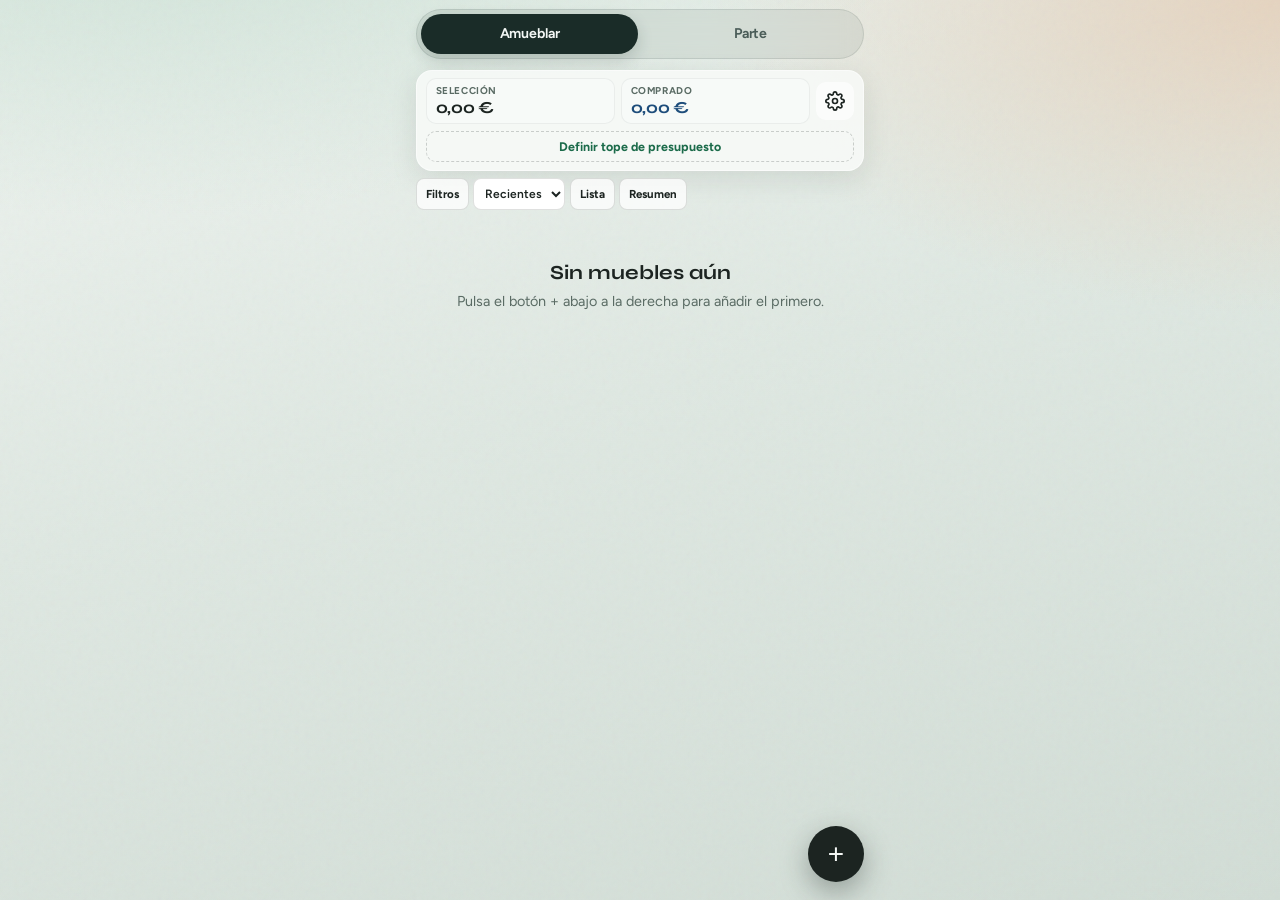
==== commit 276bdf5b: "Añadir selector común Amueblar ↔ Parte y quitar enlaces sueltos Selector segmentado arriba en ambas " ====
--- a/index.html
+++ b/index.html
@@ -27,9 +27,15 @@
       rel="stylesheet"
     />
     <link rel="stylesheet" href="./css/app.css" />
+    <link rel="stylesheet" href="./shared/app-switch.css" />
   </head>
   <body>
     <div class="app-shell">
+      <nav class="app-switch" aria-label="Cambiar de aplicación">
+        <a class="app-switch__item is-active" href="./" aria-current="page">Amueblar</a>
+        <a class="app-switch__item" href="./parte/">Parte</a>
+      </nav>
+
       <header class="header-panel" aria-label="Presupuesto">
         <div class="budget-row" id="budget-row">
           <div class="budget-card" title="Seleccionado + comprado">
--- a/shared/app-switch.css
+++ b/shared/app-switch.css
@@ -0,0 +1,72 @@
+/* Shared Amueblar ↔ Parte app switcher — keep identical in both apps */
+.app-switch {
+  --as-ink: #1a2c28;
+  --as-muted: #4a5c58;
+  --as-track: rgba(26, 44, 40, 0.07);
+  --as-line: rgba(26, 44, 40, 0.1);
+  --as-active: #1a2c28;
+  --as-active-text: #f3f7f5;
+  box-sizing: border-box;
+  display: grid;
+  grid-template-columns: 1fr 1fr;
+  gap: 4px;
+  width: 100%;
+  margin: 0 0 0.7rem;
+  padding: 4px;
+  border-radius: 999px;
+  background: var(--as-track);
+  border: 1px solid var(--as-line);
+  backdrop-filter: blur(10px);
+  -webkit-backdrop-filter: blur(10px);
+}
+
+.app-switch *,
+.app-switch *::before,
+.app-switch *::after {
+  box-sizing: border-box;
+}
+
+.app-switch__item {
+  display: inline-flex;
+  align-items: center;
+  justify-content: center;
+  min-height: 40px;
+  padding: 0.45rem 0.7rem;
+  border-radius: 999px;
+  font-family: inherit;
+  font-size: 0.88rem;
+  font-weight: 650;
+  letter-spacing: -0.01em;
+  line-height: 1.15;
+  text-align: center;
+  text-decoration: none;
+  color: var(--as-muted);
+  transition:
+    background 0.18s ease,
+    color 0.18s ease,
+    box-shadow 0.18s ease,
+    transform 0.15s ease;
+  -webkit-tap-highlight-color: transparent;
+}
+
+.app-switch__item:active {
+  transform: scale(0.98);
+}
+
+.app-switch__item.is-active {
+  background: var(--as-active);
+  color: var(--as-active-text);
+  box-shadow: 0 6px 16px rgba(26, 44, 40, 0.18);
+  pointer-events: none;
+}
+
+.app-switch__item:not(.is-active):hover {
+  color: var(--as-ink);
+  background: rgba(255, 255, 255, 0.35);
+}
+
+@media (prefers-reduced-motion: reduce) {
+  .app-switch__item {
+    transition: none;
+  }
+}
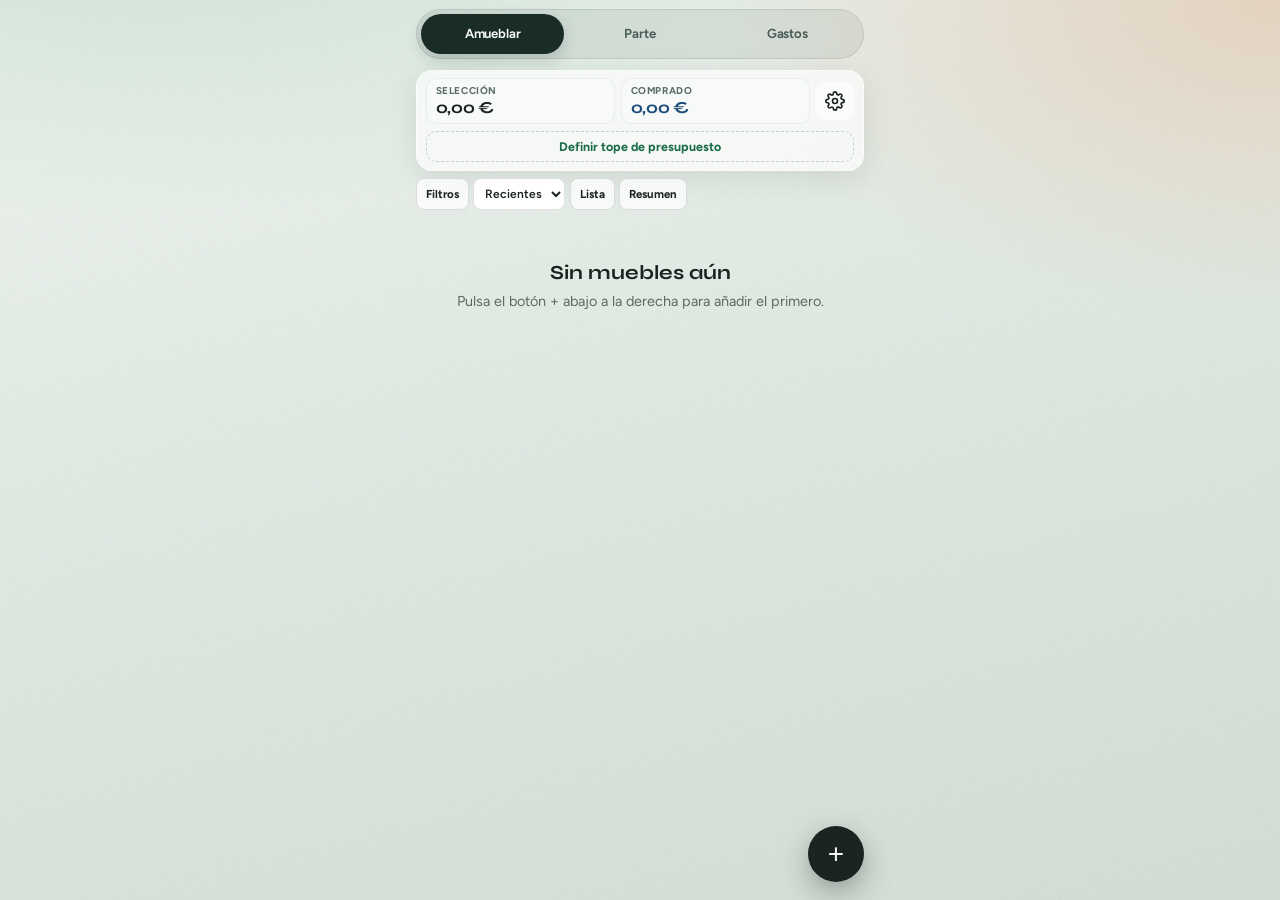
==== commit c877991d: "Publicar Tracker Gastos en /tracker-gastos/ con switcher a 3 apps Añade la app Gastos en tracker-gas" ====
--- a/index.html
+++ b/index.html
@@ -34,6 +34,7 @@
       <nav class="app-switch" aria-label="Cambiar de aplicación">
         <a class="app-switch__item is-active" href="./" aria-current="page">Amueblar</a>
         <a class="app-switch__item" href="./parte/">Parte</a>
+        <a class="app-switch__item" href="./tracker-gastos/">Gastos</a>
       </nav>
 
       <header class="header-panel" aria-label="Presupuesto">
--- a/shared/app-switch.css
+++ b/shared/app-switch.css
@@ -8,7 +8,7 @@
   --as-active-text: #f3f7f5;
   box-sizing: border-box;
   display: grid;
-  grid-template-columns: 1fr 1fr;
+  grid-template-columns: 1fr 1fr 1fr;
   gap: 4px;
   width: 100%;
   margin: 0 0 0.7rem;
@@ -34,7 +34,7 @@
   padding: 0.45rem 0.7rem;
   border-radius: 999px;
   font-family: inherit;
-  font-size: 0.88rem;
+  font-size: 0.82rem;
   font-weight: 650;
   letter-spacing: -0.01em;
   line-height: 1.15;
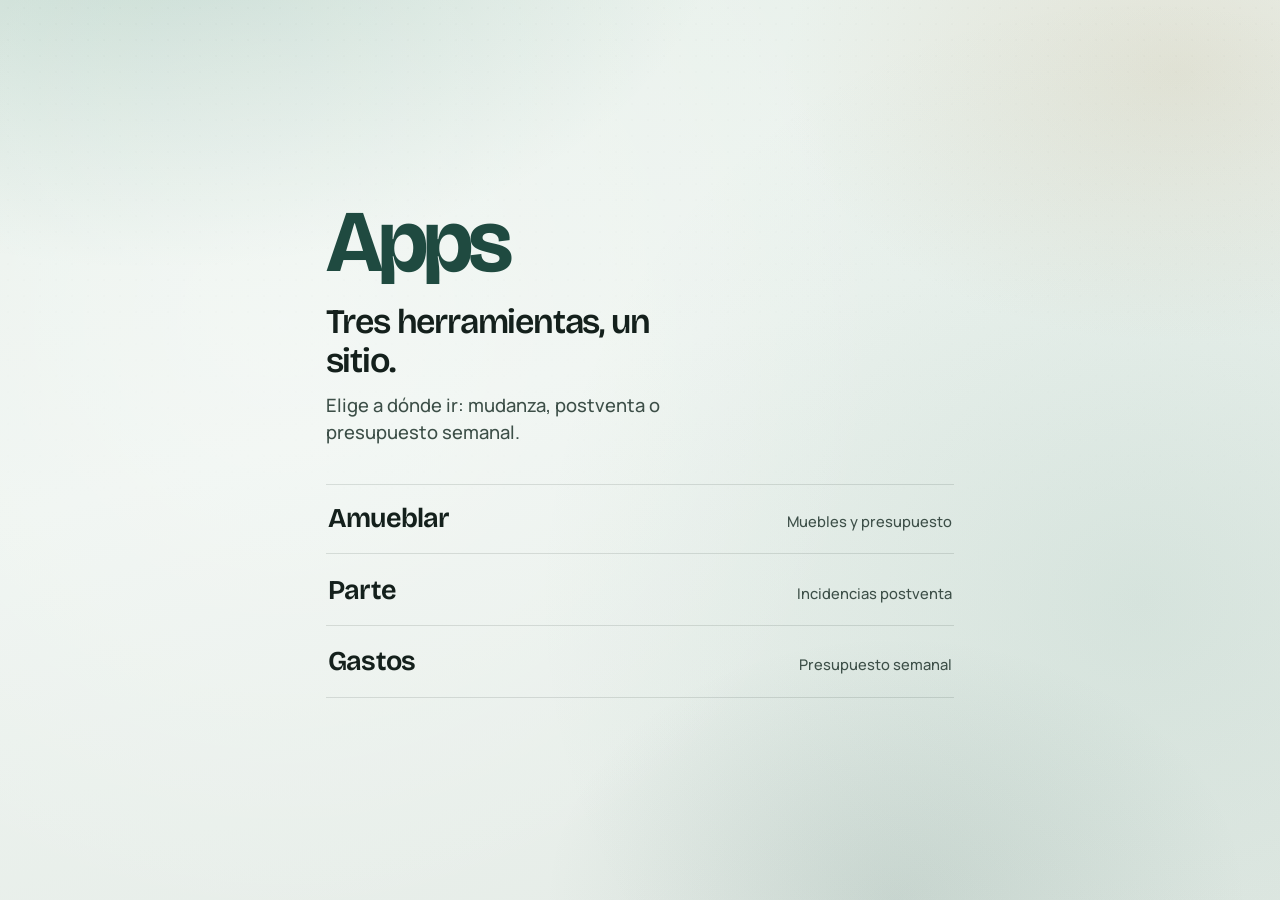
==== commit 1555a303: "Add Apps landing hub and restructure under /apps paths Move Amueblar into amueblar/, rename tracker-" ====
--- a/index.html
+++ b/index.html
@@ -6,388 +6,37 @@
       name="viewport"
       content="width=device-width, initial-scale=1, viewport-fit=cover"
     />
-    <meta name="theme-color" content="#1c2421" />
-    <meta name="mobile-web-app-capable" content="yes" />
-    <meta name="apple-mobile-web-app-capable" content="yes" />
-    <meta name="apple-mobile-web-app-status-bar-style" content="default" />
-    <meta name="apple-mobile-web-app-title" content="Amueblar" />
-    <meta name="format-detection" content="telephone=no" />
-    <meta
-      name="description"
-      content="Gestiona muebles, electrodomésticos y presupuesto de mudanza offline."
-    />
-    <title>Amueblar — Muebles y presupuesto</title>
-    <link rel="manifest" href="./manifest.json" />
-    <link rel="icon" href="./icons/icon.svg" type="image/svg+xml" />
-    <link rel="apple-touch-icon" href="./icons/icon-192.png" />
+    <meta name="theme-color" content="#1f4a40" />
+    <meta name="description" content="Apps — Amueblar, Parte y Gastos en un solo sitio." />
+    <title>Apps</title>
     <link rel="preconnect" href="https://fonts.googleapis.com" />
     <link rel="preconnect" href="https://fonts.gstatic.com" crossorigin />
     <link
-      href="https://fonts.googleapis.com/css2?family=Figtree:wght@400;600;700&family=Syne:wght@700&display=swap"
+      href="https://fonts.googleapis.com/css2?family=Bricolage+Grotesque:opsz,wght@12..96,600;12..96,700&family=Manrope:wght@500;600;700&display=swap"
       rel="stylesheet"
     />
-    <link rel="stylesheet" href="./css/app.css" />
-    <link rel="stylesheet" href="./shared/app-switch.css" />
+    <link rel="stylesheet" href="./css/landing.css" />
   </head>
   <body>
-    <div class="app-shell">
-      <nav class="app-switch" aria-label="Cambiar de aplicación">
-        <a class="app-switch__item is-active" href="./" aria-current="page">Amueblar</a>
-        <a class="app-switch__item" href="./parte/">Parte</a>
-        <a class="app-switch__item" href="./tracker-gastos/">Gastos</a>
+    <div class="atmosphere" aria-hidden="true"></div>
+    <main class="hub">
+      <p class="brand">Apps</p>
+      <h1 class="headline">Tres herramientas, un sitio.</h1>
+      <p class="lede">Elige a dónde ir: mudanza, postventa o presupuesto semanal.</p>
+      <nav class="destinations" aria-label="Aplicaciones">
+        <a class="destination" href="./amueblar/">
+          <span class="destination__name">Amueblar</span>
+          <span class="destination__hint">Muebles y presupuesto</span>
+        </a>
+        <a class="destination" href="./parte/">
+          <span class="destination__name">Parte</span>
+          <span class="destination__hint">Incidencias postventa</span>
+        </a>
+        <a class="destination" href="./gastos/">
+          <span class="destination__name">Gastos</span>
+          <span class="destination__hint">Presupuesto semanal</span>
+        </a>
       </nav>
-
-      <header class="header-panel" aria-label="Presupuesto">
-        <div class="budget-row" id="budget-row">
-          <div class="budget-card" title="Seleccionado + comprado">
-            <div class="label">Selección</div>
-            <div class="value" id="budget-total">0,00 €</div>
-          </div>
-          <div class="budget-card real">
-            <div class="label">Comprado</div>
-            <div class="value" id="budget-real">0,00 €</div>
-          </div>
-          <div class="budget-card budget-cap-card" id="budget-cap-card" hidden>
-            <div class="label">Tope</div>
-            <div class="value" id="budget-cap">—</div>
-          </div>
-          <div class="budget-card budget-remain-card" id="budget-remain-card" hidden>
-            <div class="label">Queda</div>
-            <div class="value" id="budget-remain">—</div>
-          </div>
-          <button type="button" class="icon-btn budget-settings" id="btn-settings" aria-label="Ajustes">
-            <svg
-              width="20"
-              height="20"
-              viewBox="0 0 24 24"
-              fill="none"
-              stroke="currentColor"
-              stroke-width="2"
-              stroke-linecap="round"
-              stroke-linejoin="round"
-              aria-hidden="true"
-            >
-              <circle cx="12" cy="12" r="3" />
-              <path
-                d="M19.4 15a1.65 1.65 0 0 0 .33 1.82l.06.06a2 2 0 0 1 0 2.83 2 2 0 0 1-2.83 0l-.06-.06a1.65 1.65 0 0 0-1.82-.33 1.65 1.65 0 0 0-1 1.51V21a2 2 0 0 1-2 2 2 2 0 0 1-2-2v-.09A1.65 1.65 0 0 0 9 19.4a1.65 1.65 0 0 0-1.82.33l-.06.06a2 2 0 0 1-2.83 0 2 2 0 0 1 0-2.83l.06-.06a1.65 1.65 0 0 0 .33-1.82 1.65 1.65 0 0 0-1.51-1H3a2 2 0 0 1-2-2 2 2 0 0 1 2-2h.09A1.65 1.65 0 0 0 4.6 9a1.65 1.65 0 0 0-.33-1.82l-.06-.06a2 2 0 0 1 0-2.83 2 2 0 0 1 2.83 0l.06.06a1.65 1.65 0 0 0 1.82.33H9a1.65 1.65 0 0 0 1-1.51V3a2 2 0 0 1 2-2 2 2 0 0 1 2 2v.09a1.65 1.65 0 0 0 1 1.51 1.65 1.65 0 0 0 1.82-.33l.06-.06a2 2 0 0 1 2.83 0 2 2 0 0 1 0 2.83l-.06.06a1.65 1.65 0 0 0-.33 1.82V9a1.65 1.65 0 0 0 1.51 1H21a2 2 0 0 1 2 2 2 2 0 0 1-2 2h-.09a1.65 1.65 0 0 0-1.51 1z"
-              />
-            </svg>
-          </button>
-        </div>
-
-        <button type="button" class="budget-set-tope" id="btn-set-tope" hidden>
-          Definir tope de presupuesto
-        </button>
-
-        <div class="budget-progress" id="budget-progress" hidden>
-          <div class="budget-progress-track" aria-hidden="true">
-            <div class="budget-progress-fill" id="budget-progress-fill"></div>
-          </div>
-          <span class="budget-progress-label" id="budget-progress-label"></span>
-        </div>
-      </header>
-
-      <section class="filters" aria-label="Filtros">
-        <div class="toolbar">
-          <button type="button" class="tool-btn tool-toggle" id="btn-more-filters" aria-expanded="false">
-            Filtros
-          </button>
-          <label class="toolbar-sort">
-            <span class="sr-only">Orden</span>
-            <select id="sort-select" aria-label="Ordenar">
-              <option value="fecha">Recientes</option>
-              <option value="precio-asc">Precio ↑</option>
-              <option value="precio-desc">Precio ↓</option>
-              <option value="nombre">Nombre</option>
-            </select>
-          </label>
-          <button type="button" class="tool-btn" id="btn-lista-compra">Lista</button>
-          <button type="button" class="tool-btn" id="btn-resumen">Resumen</button>
-          <span id="result-count" class="result-count toolbar-count" aria-live="polite"></span>
-        </div>
-
-        <div class="filters-panel" id="filters-extra" hidden>
-          <div class="filter-row">
-            <span class="filter-label">Estancia</span>
-            <div id="filter-estancia" class="chip-scroll" role="listbox" aria-label="Estancia"></div>
-          </div>
-          <div class="filter-row">
-            <span class="filter-label">Categoría</span>
-            <div id="filter-categoria" class="chip-scroll" role="listbox" aria-label="Categoría"></div>
-          </div>
-          <div class="filter-row" id="filter-estado-row">
-            <span class="filter-label">Estado</span>
-            <div id="filter-estado" class="chip-scroll" role="listbox" aria-label="Estado"></div>
-          </div>
-          <div class="filter-meta">
-            <button type="button" class="clear-filters" id="clear-filters" hidden>
-              Limpiar filtros
-            </button>
-          </div>
-        </div>
-
-        <div class="mode-banner" id="lista-banner" hidden>
-          Lista de la compra · agrupada por tienda · toca ✓ para marcar comprado
-        </div>
-      </section>
-
-      <main>
-        <div id="product-grid" class="grid" aria-live="polite"></div>
-      </main>
-    </div>
-
-    <button type="button" class="fab" id="fab-add" aria-label="Añadir mueble">
-      <span aria-hidden="true">+</span>
-    </button>
-
-    <!-- Formulario -->
-    <div class="overlay" id="form-overlay" aria-hidden="true" role="presentation">
-      <div class="sheet" role="dialog" aria-modal="true" aria-labelledby="form-title" tabindex="-1">
-        <div class="sheet-top">
-          <div class="sheet-handle" aria-hidden="true"></div>
-          <button type="button" class="sheet-close" id="form-close" aria-label="Cerrar">×</button>
-        </div>
-        <h2 id="form-title">Añadir mueble</h2>
-        <p class="step-hint" id="form-hint">
-          Foto del mueble y datos básicos. Activa modo rápido si vas con prisa en tienda.
-        </p>
-
-        <label class="quick-toggle">
-          <input type="checkbox" id="field-quick-mode" />
-          <span>Modo rápido (foto + precio)</span>
-        </label>
-
-        <form id="product-form">
-          <input type="hidden" id="field-id" />
-
-          <div class="photo-pickers">
-            <label class="photo-slot" id="slot-mueble">
-              <img id="preview-mueble" alt="" hidden />
-              <span class="photo-slot-label">
-                <strong>Mueble</strong>
-                <small>Toca para foto</small>
-              </span>
-              <span class="photo-slot-change">Cambiar</span>
-              <button type="button" class="photo-clear" id="clear-mueble" hidden>Quitar</button>
-              <input id="input-mueble" type="file" accept="image/*" capture="environment" />
-            </label>
-            <label class="photo-slot" id="slot-etiqueta">
-              <img id="preview-etiqueta" alt="" hidden />
-              <span class="photo-slot-label">
-                <strong>Etiqueta</strong>
-                <small>Opcional</small>
-              </span>
-              <span class="photo-slot-change">Cambiar</span>
-              <button type="button" class="photo-clear" id="clear-etiqueta" hidden>Quitar</button>
-              <input id="input-etiqueta" type="file" accept="image/*" capture="environment" />
-            </label>
-          </div>
-
-          <div class="form-group">
-            <label for="field-nombre">Nombre</label>
-            <input id="field-nombre" type="text" required placeholder="Mesa KALLAX" autocomplete="off" />
-          </div>
-
-          <div class="form-grid">
-            <div class="form-group">
-              <label for="field-precio">Precio unit. (€)</label>
-              <input
-                id="field-precio"
-                type="number"
-                min="0"
-                step="0.01"
-                placeholder="129"
-                inputmode="decimal"
-              />
-            </div>
-            <div class="form-group">
-              <label for="field-cantidad">Cantidad</label>
-              <input id="field-cantidad" type="number" min="1" step="1" value="1" inputmode="numeric" />
-            </div>
-          </div>
-
-          <p class="form-line-total" id="form-line-total" aria-live="polite">Total línea: 0,00 €</p>
-
-          <div class="form-group">
-            <label for="field-tienda">Tienda</label>
-            <input id="field-tienda" type="text" placeholder="IKEA" autocomplete="off" />
-            <div id="tienda-chips" class="chip-scroll tienda-chips" aria-label="Tiendas rápidas"></div>
-          </div>
-
-          <div class="form-group">
-            <label for="field-estancia">Estancia</label>
-            <select id="field-estancia"></select>
-          </div>
-
-          <div class="form-group full-only">
-            <label for="field-medidas">Medidas (opcional)</label>
-            <input id="field-medidas" type="text" placeholder="140x84x75 cm" autocomplete="off" />
-          </div>
-
-          <div class="form-group full-only">
-            <label for="field-enlace">Enlace ficha tienda</label>
-            <input
-              id="field-enlace"
-              type="url"
-              placeholder="https://…"
-              inputmode="url"
-              autocomplete="off"
-            />
-          </div>
-
-          <div class="form-group full-only">
-            <label for="field-categoria">Categoría</label>
-            <select id="field-categoria"></select>
-          </div>
-
-          <div class="form-group full-only">
-            <label for="field-estado">Estado</label>
-            <select id="field-estado"></select>
-          </div>
-
-          <div class="form-group full-only">
-            <label for="field-notas">Notas / referencia</label>
-            <textarea id="field-notas" rows="3" placeholder="Pasillo B, falta tornillería…"></textarea>
-          </div>
-
-          <div class="btn-row sticky-actions">
-            <button type="button" class="btn btn-secondary" id="form-cancel">Cancelar</button>
-            <button type="submit" class="btn btn-primary">Guardar</button>
-          </div>
-          <div class="btn-row" id="form-duplicate-row" hidden>
-            <button type="button" class="btn btn-secondary" id="form-duplicate">Duplicar</button>
-          </div>
-          <div class="btn-row" id="form-delete-row" hidden>
-            <button type="button" class="btn btn-danger" id="form-delete">Eliminar producto</button>
-          </div>
-        </form>
-      </div>
-    </div>
-
-    <!-- Detalle -->
-    <div class="overlay" id="detail-overlay" aria-hidden="true" role="presentation">
-      <div class="sheet" role="dialog" aria-modal="true" aria-labelledby="detail-title" tabindex="-1">
-        <div class="sheet-top">
-          <div class="sheet-handle" aria-hidden="true"></div>
-          <button type="button" class="sheet-close" id="detail-close-x" aria-label="Cerrar">×</button>
-        </div>
-        <div id="detail-content"></div>
-      </div>
-    </div>
-
-    <!-- Resumen -->
-    <div class="overlay" id="resumen-overlay" aria-hidden="true" role="presentation">
-      <div class="sheet" role="dialog" aria-modal="true" aria-labelledby="resumen-title" tabindex="-1">
-        <div class="sheet-top">
-          <div class="sheet-handle" aria-hidden="true"></div>
-          <button type="button" class="sheet-close" id="resumen-close" aria-label="Cerrar">×</button>
-        </div>
-        <h2 id="resumen-title">Resumen por estancia</h2>
-        <p class="step-hint">Toca una estancia para filtrarla en la lista.</p>
-        <div id="resumen-list"></div>
-        <div class="btn-row">
-          <button type="button" class="btn btn-primary" id="resumen-done">Cerrar</button>
-        </div>
-      </div>
-    </div>
-
-    <!-- Ajustes -->
-    <div class="overlay" id="settings-overlay" aria-hidden="true" role="presentation">
-      <div class="sheet" role="dialog" aria-modal="true" aria-labelledby="settings-title" tabindex="-1">
-        <div class="sheet-top">
-          <div class="sheet-handle" aria-hidden="true"></div>
-          <button type="button" class="sheet-close" id="settings-close" aria-label="Cerrar">×</button>
-        </div>
-        <h2 id="settings-title">Ajustes</h2>
-
-        <div class="form-group">
-          <label for="settings-tope">Tope de presupuesto (€)</label>
-          <input
-            id="settings-tope"
-            type="number"
-            min="0"
-            step="1"
-            placeholder="Sin tope"
-            inputmode="decimal"
-          />
-          <p class="field-help">Vacío = sin límite. El sync respeta el tope más reciente.</p>
-        </div>
-
-        <h3 class="settings-subtitle">Estancias</h3>
-        <p class="step-hint">Escribe el nombre y pulsa Añadir (se guarda al momento).</p>
-        <div id="settings-estancias" class="settings-estancias"></div>
-        <div class="btn-row estancia-add-row">
-          <input id="new-estancia" type="text" placeholder="Nueva estancia" autocomplete="off" />
-          <button type="button" class="btn btn-primary" id="btn-add-estancia">Añadir</button>
-        </div>
-
-        <h3 class="settings-subtitle">Sincronizar con pareja</h3>
-        <ol class="sync-steps">
-          <li>Tú: <strong>Enviar sync</strong> (sin fotos)</li>
-          <li>Pareja: <strong>Pegar sync</strong> o importar → Fusionar</li>
-          <li>Pareja: <strong>Enviar sync</strong></li>
-          <li>Tú: <strong>Pegar sync</strong> → Fusionar</li>
-        </ol>
-        <p class="step-hint">
-          Se unen por ID (y por nombre+tienda+precio si coinciden). Los borrados también se propagan.
-        </p>
-        <div class="btn-row">
-          <button type="button" class="btn btn-primary" id="btn-sync-send">Enviar sync</button>
-          <button type="button" class="btn btn-secondary" id="btn-sync-paste">Pegar sync</button>
-        </div>
-
-        <h3 class="settings-subtitle">Archivo</h3>
-        <p class="step-hint" id="last-backup-label">Último backup: —</p>
-        <div class="form-group">
-          <label for="export-filename">Nombre al exportar</label>
-          <input
-            id="export-filename"
-            type="text"
-            value="amueblar-sync"
-            autocomplete="off"
-            spellcheck="false"
-          />
-        </div>
-        <div class="btn-row">
-          <button type="button" class="btn btn-secondary" id="btn-export-sync">Exportar sync</button>
-          <button type="button" class="btn btn-secondary" id="btn-export">Exportar con fotos</button>
-        </div>
-        <div class="btn-row">
-          <button type="button" class="btn btn-primary" id="btn-import">Importar archivo…</button>
-        </div>
-
-        <div class="import-choice" id="import-choice" hidden>
-          <p class="step-hint" id="import-choice-meta"></p>
-          <div id="merge-preview" class="merge-preview"></div>
-          <p class="step-hint">
-            <strong>Fusionar</strong> une sin borrar lo demás. <strong>Reemplazar</strong> borra lo
-            local (antes se guarda un backup automático).
-          </p>
-          <div class="btn-row">
-            <button type="button" class="btn btn-primary" id="btn-import-merge">Fusionar</button>
-            <button type="button" class="btn btn-danger" id="btn-import-replace">Reemplazar todo</button>
-          </div>
-          <button type="button" class="btn btn-secondary" id="btn-import-cancel">Cancelar</button>
-        </div>
-
-        <div class="btn-row">
-          <button type="button" class="btn btn-secondary" id="btn-share">Compartir resumen texto</button>
-        </div>
-        <div class="btn-row sticky-actions">
-          <button type="button" class="btn btn-secondary" id="settings-cancel">Cancelar</button>
-          <button type="button" class="btn btn-primary" id="settings-done">Guardar</button>
-        </div>
-      </div>
-    </div>
-
-    <input
-      id="import-file"
-      class="file-input-host"
-      type="file"
-      accept=".json,application/json,text/plain,text/*"
-    />
-
-    <div class="toast" id="toast" role="status" aria-live="polite"></div>
-    <script type="module" src="./js/app.js"></script>
+    </main>
   </body>
 </html>
--- a/css/landing.css
+++ b/css/landing.css
@@ -0,0 +1,235 @@
+:root {
+  --ink: #14201c;
+  --ink-soft: #3d4f48;
+  --foam: #eef4f0;
+  --mist: #d5e4dc;
+  --pine: #1f4a40;
+  --leaf: #2f7a62;
+  --sand: #c8b896;
+  --glow: rgba(47, 122, 98, 0.22);
+  --font-brand: "Bricolage Grotesque", "Segoe UI", sans-serif;
+  --font-body: "Manrope", "Segoe UI", sans-serif;
+}
+
+*,
+*::before,
+*::after {
+  box-sizing: border-box;
+}
+
+html {
+  height: 100%;
+}
+
+body {
+  margin: 0;
+  min-height: 100%;
+  min-height: 100dvh;
+  font-family: var(--font-body);
+  color: var(--ink);
+  background: var(--foam);
+  -webkit-font-smoothing: antialiased;
+}
+
+a {
+  color: inherit;
+  text-decoration: none;
+}
+
+.atmosphere {
+  position: fixed;
+  inset: 0;
+  z-index: 0;
+  pointer-events: none;
+  overflow: hidden;
+  background:
+    radial-gradient(980px 620px at 12% -10%, var(--glow), transparent 58%),
+    radial-gradient(760px 520px at 92% 8%, rgba(200, 184, 150, 0.28), transparent 52%),
+    radial-gradient(640px 480px at 70% 100%, rgba(31, 74, 64, 0.12), transparent 55%),
+    linear-gradient(165deg, #e7f0ea 0%, var(--foam) 42%, #e4ebe6 100%);
+  animation: atmosphere-drift 18s ease-in-out infinite alternate;
+}
+
+.atmosphere::before {
+  content: "";
+  position: absolute;
+  inset: -20%;
+  background:
+    radial-gradient(circle at 30% 40%, rgba(255, 255, 255, 0.35), transparent 42%),
+    radial-gradient(circle at 78% 62%, rgba(47, 122, 98, 0.1), transparent 38%);
+  animation: wash-shift 22s ease-in-out infinite alternate;
+}
+
+.atmosphere::after {
+  content: "";
+  position: absolute;
+  inset: 0;
+  opacity: 0.4;
+  background-image: radial-gradient(rgba(20, 32, 28, 0.06) 0.8px, transparent 0.8px);
+  background-size: 16px 16px;
+  mask-image: linear-gradient(to bottom, rgba(0, 0, 0, 0.55), transparent 78%);
+}
+
+.hub {
+  position: relative;
+  z-index: 1;
+  display: flex;
+  flex-direction: column;
+  justify-content: center;
+  min-height: 100dvh;
+  width: min(42rem, 100%);
+  margin: 0 auto;
+  padding:
+    max(2.5rem, env(safe-area-inset-top, 0px))
+    max(1.35rem, env(safe-area-inset-right, 0px))
+    max(2.5rem, env(safe-area-inset-bottom, 0px))
+    max(1.35rem, env(safe-area-inset-left, 0px));
+}
+
+.brand {
+  margin: 0 0 1.15rem;
+  font-family: var(--font-brand);
+  font-size: clamp(3.4rem, 14vw, 5.5rem);
+  font-weight: 700;
+  letter-spacing: -0.055em;
+  line-height: 0.92;
+  color: var(--pine);
+  opacity: 0;
+  transform: translateY(18px);
+  animation: rise-in 0.75s cubic-bezier(0.22, 1, 0.36, 1) 0.08s forwards;
+}
+
+.headline {
+  margin: 0 0 0.7rem;
+  max-width: 18ch;
+  font-family: var(--font-brand);
+  font-size: clamp(1.55rem, 5.2vw, 2.15rem);
+  font-weight: 600;
+  letter-spacing: -0.035em;
+  line-height: 1.15;
+  color: var(--ink);
+  opacity: 0;
+  transform: translateY(14px);
+  animation: rise-in 0.7s cubic-bezier(0.22, 1, 0.36, 1) 0.2s forwards;
+}
+
+.lede {
+  margin: 0 0 2.4rem;
+  max-width: 28ch;
+  font-size: clamp(1.02rem, 2.8vw, 1.15rem);
+  font-weight: 500;
+  line-height: 1.45;
+  color: var(--ink-soft);
+  opacity: 0;
+  transform: translateY(12px);
+  animation: rise-in 0.7s cubic-bezier(0.22, 1, 0.36, 1) 0.32s forwards;
+}
+
+.destinations {
+  display: flex;
+  flex-direction: column;
+  gap: 0.15rem;
+  border-top: 1px solid rgba(20, 32, 28, 0.12);
+  opacity: 0;
+  transform: translateY(10px);
+  animation: rise-in 0.7s cubic-bezier(0.22, 1, 0.36, 1) 0.44s forwards;
+}
+
+.destination {
+  display: grid;
+  grid-template-columns: 1fr auto;
+  align-items: baseline;
+  gap: 0.75rem 1rem;
+  padding: 1.05rem 0.15rem;
+  border-bottom: 1px solid rgba(20, 32, 28, 0.12);
+  transition: color 0.18s ease, padding-left 0.22s ease;
+}
+
+.destination:hover,
+.destination:focus-visible {
+  color: var(--leaf);
+  padding-left: 0.35rem;
+  outline: none;
+}
+
+.destination:focus-visible {
+  box-shadow: inset 0 0 0 2px var(--pine);
+}
+
+.destination__name {
+  font-family: var(--font-brand);
+  font-size: clamp(1.35rem, 4.2vw, 1.7rem);
+  font-weight: 650;
+  letter-spacing: -0.03em;
+  line-height: 1.1;
+}
+
+.destination__hint {
+  font-size: 0.92rem;
+  font-weight: 500;
+  color: var(--ink-soft);
+  text-align: right;
+}
+
+.destination:hover .destination__hint,
+.destination:focus-visible .destination__hint {
+  color: inherit;
+}
+
+@keyframes rise-in {
+  to {
+    opacity: 1;
+    transform: translateY(0);
+  }
+}
+
+@keyframes atmosphere-drift {
+  from {
+    filter: hue-rotate(0deg) saturate(1);
+  }
+  to {
+    filter: hue-rotate(8deg) saturate(1.05);
+  }
+}
+
+@keyframes wash-shift {
+  from {
+    transform: translate3d(0, 0, 0) scale(1);
+  }
+  to {
+    transform: translate3d(-2%, 1.5%, 0) scale(1.04);
+  }
+}
+
+@media (min-width: 720px) {
+  .hub {
+    padding-block: 4rem;
+  }
+
+  .destination {
+    padding-block: 1.2rem;
+  }
+}
+
+@media (prefers-reduced-motion: reduce) {
+  .atmosphere,
+  .atmosphere::before,
+  .brand,
+  .headline,
+  .lede,
+  .destinations {
+    animation: none;
+  }
+
+  .brand,
+  .headline,
+  .lede,
+  .destinations {
+    opacity: 1;
+    transform: none;
+  }
+
+  .destination {
+    transition: none;
+  }
+}
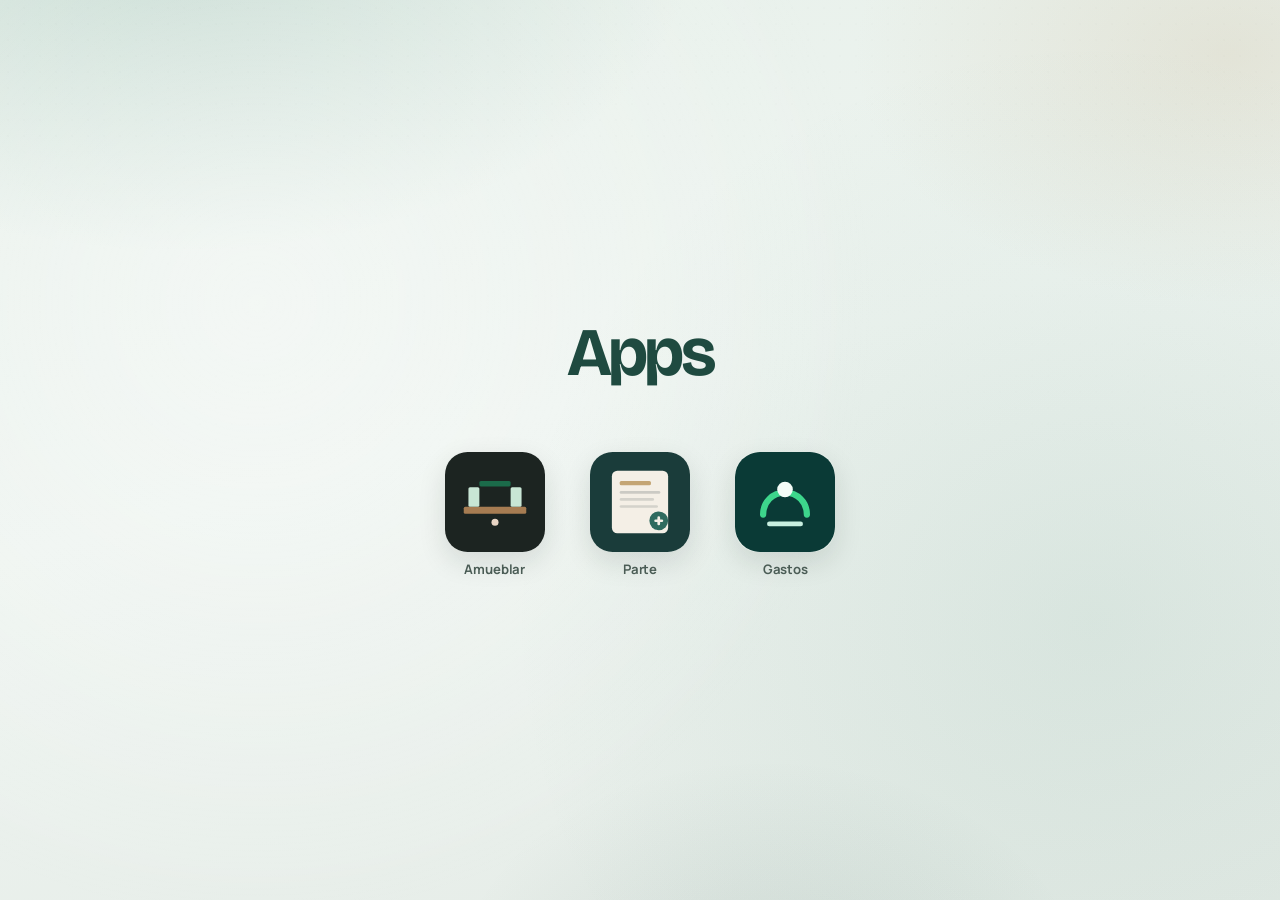
==== commit 658535c6: "Restyle landing as a mobile-style app icon selector Replace the text-heavy hub with Apps branding an" ====
--- a/index.html
+++ b/index.html
@@ -7,12 +7,12 @@
       content="width=device-width, initial-scale=1, viewport-fit=cover"
     />
     <meta name="theme-color" content="#1f4a40" />
-    <meta name="description" content="Apps — Amueblar, Parte y Gastos en un solo sitio." />
+    <meta name="description" content="Apps — Amueblar, Parte y Gastos." />
     <title>Apps</title>
     <link rel="preconnect" href="https://fonts.googleapis.com" />
     <link rel="preconnect" href="https://fonts.gstatic.com" crossorigin />
     <link
-      href="https://fonts.googleapis.com/css2?family=Bricolage+Grotesque:opsz,wght@12..96,600;12..96,700&family=Manrope:wght@500;600;700&display=swap"
+      href="https://fonts.googleapis.com/css2?family=Bricolage+Grotesque:opsz,wght@12..96,600;12..96,700&family=Manrope:wght@600;700&display=swap"
       rel="stylesheet"
     />
     <link rel="stylesheet" href="./css/landing.css" />
@@ -20,21 +20,19 @@
   <body>
     <div class="atmosphere" aria-hidden="true"></div>
     <main class="hub">
-      <p class="brand">Apps</p>
-      <h1 class="headline">Tres herramientas, un sitio.</h1>
-      <p class="lede">Elige a dónde ir: mudanza, postventa o presupuesto semanal.</p>
-      <nav class="destinations" aria-label="Aplicaciones">
-        <a class="destination" href="./amueblar/">
-          <span class="destination__name">Amueblar</span>
-          <span class="destination__hint">Muebles y presupuesto</span>
+      <h1 class="brand">Apps</h1>
+      <nav class="app-grid" aria-label="Aplicaciones">
+        <a class="app-tile" href="./amueblar/" style="--i: 0">
+          <img class="app-tile__icon" src="./icons/amueblar.svg" alt="" width="96" height="96" decoding="async" />
+          <span class="app-tile__name">Amueblar</span>
         </a>
-        <a class="destination" href="./parte/">
-          <span class="destination__name">Parte</span>
-          <span class="destination__hint">Incidencias postventa</span>
+        <a class="app-tile" href="./parte/" style="--i: 1">
+          <img class="app-tile__icon" src="./icons/parte.svg" alt="" width="96" height="96" decoding="async" />
+          <span class="app-tile__name">Parte</span>
         </a>
-        <a class="destination" href="./gastos/">
-          <span class="destination__name">Gastos</span>
-          <span class="destination__hint">Presupuesto semanal</span>
+        <a class="app-tile" href="./gastos/" style="--i: 2">
+          <img class="app-tile__icon" src="./icons/gastos.svg" alt="" width="96" height="96" decoding="async" />
+          <span class="app-tile__name">Gastos</span>
         </a>
       </nav>
     </main>
--- a/css/landing.css
+++ b/css/landing.css
@@ -1,14 +1,12 @@
 :root {
   --ink: #14201c;
-  --ink-soft: #3d4f48;
+  --ink-soft: #4a5c55;
   --foam: #eef4f0;
-  --mist: #d5e4dc;
   --pine: #1f4a40;
-  --leaf: #2f7a62;
-  --sand: #c8b896;
-  --glow: rgba(47, 122, 98, 0.22);
+  --glow: rgba(47, 122, 98, 0.2);
   --font-brand: "Bricolage Grotesque", "Segoe UI", sans-serif;
   --font-body: "Manrope", "Segoe UI", sans-serif;
+  --icon: clamp(4.75rem, 18vw, 6.25rem);
 }
 
 *,
@@ -34,6 +32,7 @@
 a {
   color: inherit;
   text-decoration: none;
+  -webkit-tap-highlight-color: transparent;
 }
 
 .atmosphere {
@@ -43,20 +42,20 @@
   pointer-events: none;
   overflow: hidden;
   background:
-    radial-gradient(980px 620px at 12% -10%, var(--glow), transparent 58%),
-    radial-gradient(760px 520px at 92% 8%, rgba(200, 184, 150, 0.28), transparent 52%),
-    radial-gradient(640px 480px at 70% 100%, rgba(31, 74, 64, 0.12), transparent 55%),
-    linear-gradient(165deg, #e7f0ea 0%, var(--foam) 42%, #e4ebe6 100%);
+    radial-gradient(900px 560px at 14% -8%, var(--glow), transparent 58%),
+    radial-gradient(720px 480px at 96% 6%, rgba(200, 184, 150, 0.26), transparent 52%),
+    radial-gradient(580px 420px at 60% 110%, rgba(31, 74, 64, 0.1), transparent 55%),
+    linear-gradient(165deg, #e7f0ea 0%, var(--foam) 45%, #e4ebe6 100%);
   animation: atmosphere-drift 18s ease-in-out infinite alternate;
 }
 
 .atmosphere::before {
   content: "";
   position: absolute;
-  inset: -20%;
+  inset: -18%;
   background:
-    radial-gradient(circle at 30% 40%, rgba(255, 255, 255, 0.35), transparent 42%),
-    radial-gradient(circle at 78% 62%, rgba(47, 122, 98, 0.1), transparent 38%);
+    radial-gradient(circle at 28% 38%, rgba(255, 255, 255, 0.38), transparent 42%),
+    radial-gradient(circle at 76% 64%, rgba(47, 122, 98, 0.09), transparent 38%);
   animation: wash-shift 22s ease-in-out infinite alternate;
 }
 
@@ -64,10 +63,10 @@
   content: "";
   position: absolute;
   inset: 0;
-  opacity: 0.4;
-  background-image: radial-gradient(rgba(20, 32, 28, 0.06) 0.8px, transparent 0.8px);
+  opacity: 0.35;
+  background-image: radial-gradient(rgba(20, 32, 28, 0.055) 0.8px, transparent 0.8px);
   background-size: 16px 16px;
-  mask-image: linear-gradient(to bottom, rgba(0, 0, 0, 0.55), transparent 78%);
+  mask-image: linear-gradient(to bottom, rgba(0, 0, 0, 0.5), transparent 78%);
 }
 
 .hub {
@@ -75,111 +74,117 @@
   z-index: 1;
   display: flex;
   flex-direction: column;
+  align-items: center;
   justify-content: center;
+  gap: clamp(2.5rem, 8vh, 4rem);
   min-height: 100dvh;
-  width: min(42rem, 100%);
+  width: min(28rem, 100%);
   margin: 0 auto;
   padding:
-    max(2.5rem, env(safe-area-inset-top, 0px))
-    max(1.35rem, env(safe-area-inset-right, 0px))
-    max(2.5rem, env(safe-area-inset-bottom, 0px))
-    max(1.35rem, env(safe-area-inset-left, 0px));
+    max(2rem, env(safe-area-inset-top, 0px))
+    max(1.25rem, env(safe-area-inset-right, 0px))
+    max(2rem, env(safe-area-inset-bottom, 0px))
+    max(1.25rem, env(safe-area-inset-left, 0px));
+  text-align: center;
 }
 
 .brand {
-  margin: 0 0 1.15rem;
+  margin: 0;
   font-family: var(--font-brand);
-  font-size: clamp(3.4rem, 14vw, 5.5rem);
+  font-size: clamp(2.75rem, 12vw, 4.25rem);
   font-weight: 700;
   letter-spacing: -0.055em;
-  line-height: 0.92;
+  line-height: 0.95;
   color: var(--pine);
-  opacity: 0;
-  transform: translateY(18px);
-  animation: rise-in 0.75s cubic-bezier(0.22, 1, 0.36, 1) 0.08s forwards;
-}
-
-.headline {
-  margin: 0 0 0.7rem;
-  max-width: 18ch;
-  font-family: var(--font-brand);
-  font-size: clamp(1.55rem, 5.2vw, 2.15rem);
-  font-weight: 600;
-  letter-spacing: -0.035em;
-  line-height: 1.15;
-  color: var(--ink);
-  opacity: 0;
-  transform: translateY(14px);
-  animation: rise-in 0.7s cubic-bezier(0.22, 1, 0.36, 1) 0.2s forwards;
-}
-
-.lede {
-  margin: 0 0 2.4rem;
-  max-width: 28ch;
-  font-size: clamp(1.02rem, 2.8vw, 1.15rem);
-  font-weight: 500;
-  line-height: 1.45;
-  color: var(--ink-soft);
-  opacity: 0;
-  transform: translateY(12px);
-  animation: rise-in 0.7s cubic-bezier(0.22, 1, 0.36, 1) 0.32s forwards;
-}
-
-.destinations {
+}
+
+.app-grid {
+  display: grid;
+  grid-template-columns: repeat(3, minmax(0, 1fr));
+  gap: clamp(1rem, 4vw, 1.75rem);
+  width: 100%;
+  justify-items: center;
+}
+
+.app-tile {
   display: flex;
   flex-direction: column;
-  gap: 0.15rem;
-  border-top: 1px solid rgba(20, 32, 28, 0.12);
-  opacity: 0;
-  transform: translateY(10px);
-  animation: rise-in 0.7s cubic-bezier(0.22, 1, 0.36, 1) 0.44s forwards;
-}
-
-.destination {
-  display: grid;
-  grid-template-columns: 1fr auto;
-  align-items: baseline;
-  gap: 0.75rem 1rem;
-  padding: 1.05rem 0.15rem;
-  border-bottom: 1px solid rgba(20, 32, 28, 0.12);
-  transition: color 0.18s ease, padding-left 0.22s ease;
-}
-
-.destination:hover,
-.destination:focus-visible {
-  color: var(--leaf);
-  padding-left: 0.35rem;
+  align-items: center;
+  gap: 0.65rem;
+  width: 100%;
+  max-width: 7.5rem;
+  padding: 0.15rem;
+  border-radius: 1.15rem;
   outline: none;
-}
-
-.destination:focus-visible {
-  box-shadow: inset 0 0 0 2px var(--pine);
-}
-
-.destination__name {
-  font-family: var(--font-brand);
-  font-size: clamp(1.35rem, 4.2vw, 1.7rem);
-  font-weight: 650;
-  letter-spacing: -0.03em;
-  line-height: 1.1;
-}
-
-.destination__hint {
-  font-size: 0.92rem;
-  font-weight: 500;
+  transition: transform 0.18s ease;
+}
+
+.app-tile__icon {
+  display: block;
+  width: var(--icon);
+  height: var(--icon);
+  border-radius: 22.5%;
+  object-fit: cover;
+  box-shadow: 0 10px 28px rgba(20, 32, 28, 0.12);
+  transition:
+    transform 0.2s cubic-bezier(0.22, 1, 0.36, 1),
+    box-shadow 0.2s ease;
+}
+
+.app-tile__name {
+  font-family: var(--font-body);
+  font-size: 0.82rem;
+  font-weight: 700;
+  letter-spacing: -0.01em;
+  line-height: 1.15;
   color: var(--ink-soft);
-  text-align: right;
-}
-
-.destination:hover .destination__hint,
-.destination:focus-visible .destination__hint {
-  color: inherit;
+}
+
+.app-tile:hover .app-tile__icon,
+.app-tile:focus-visible .app-tile__icon {
+  transform: translateY(-3px) scale(1.04);
+  box-shadow: 0 16px 34px rgba(20, 32, 28, 0.16);
+}
+
+.app-tile:hover .app-tile__name,
+.app-tile:focus-visible .app-tile__name {
+  color: var(--ink);
+}
+
+.app-tile:active {
+  transform: scale(0.97);
+}
+
+.app-tile:focus-visible {
+  box-shadow: 0 0 0 2px var(--foam), 0 0 0 4px var(--pine);
+}
+
+@media (prefers-reduced-motion: no-preference) {
+  .brand {
+    opacity: 0;
+    transform: translateY(14px);
+    animation: rise-in 0.65s cubic-bezier(0.22, 1, 0.36, 1) 0.06s forwards;
+  }
+
+  .app-tile {
+    opacity: 0;
+    transform: translateY(16px) scale(0.94);
+    animation: tile-in 0.55s cubic-bezier(0.22, 1, 0.36, 1) forwards;
+    animation-delay: calc(0.16s + var(--i, 0) * 0.08s);
+  }
 }
 
 @keyframes rise-in {
   to {
     opacity: 1;
     transform: translateY(0);
+  }
+}
+
+@keyframes tile-in {
+  to {
+    opacity: 1;
+    transform: translateY(0) scale(1);
   }
 }
 
@@ -201,35 +206,24 @@
   }
 }
 
-@media (min-width: 720px) {
-  .hub {
-    padding-block: 4rem;
-  }
-
-  .destination {
-    padding-block: 1.2rem;
+@media (max-width: 360px) {
+  .app-grid {
+    gap: 0.75rem;
+  }
+
+  .app-tile__name {
+    font-size: 0.75rem;
   }
 }
 
 @media (prefers-reduced-motion: reduce) {
   .atmosphere,
-  .atmosphere::before,
-  .brand,
-  .headline,
-  .lede,
-  .destinations {
+  .atmosphere::before {
     animation: none;
   }
 
-  .brand,
-  .headline,
-  .lede,
-  .destinations {
-    opacity: 1;
-    transform: none;
-  }
-
-  .destination {
+  .app-tile,
+  .app-tile__icon {
     transition: none;
   }
 }
